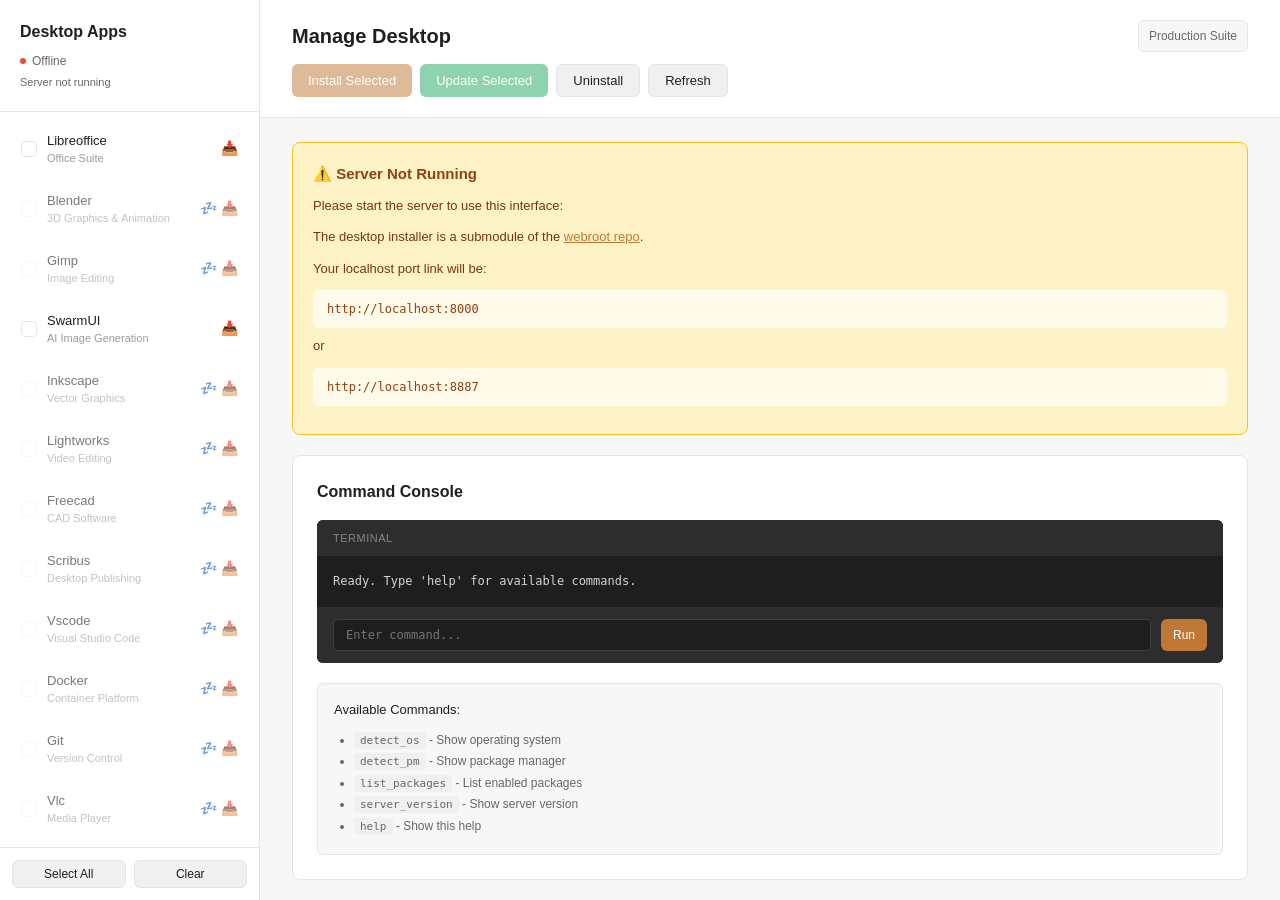
==== install/index.html @ 25c60bdb "Add github pull" ====
<!DOCTYPE html>
<html lang="en">
<head>
    <meta charset="UTF-8">
    <meta name="viewport" content="width=device-width, initial-scale=1.0">
    <title>Desktop Production Suite Installer</title>
    <style>
        * {
            margin: 0;
            padding: 0;
            box-sizing: border-box;
        }
        
        :root {
            --bg-primary: #ffffff;
            --bg-secondary: #f7f7f8;
            --bg-tertiary: #f0f0f1;
            --text-primary: #1f1f1f;
            --text-secondary: #676767;
            --text-tertiary: #9b9b9b;
            --border: #e5e5e6;
            --accent: #c17836;
            --accent-hover: #a96830;
            --success: #20a862;
            --warning: #f59e0b;
            --error: #e74c3c;
            --shadow: rgba(0, 0, 0, 0.05);
        }
        
        body {
            font-family: -apple-system, BlinkMacSystemFont, 'Segoe UI', 'Helvetica Neue', Arial, sans-serif;
            background: var(--bg-secondary);
            color: var(--text-primary);
            line-height: 1.5;
        }
        
        .app-container {
            display: flex;
            height: 100vh;
        }
        
        /* Left Navigation */
        .sidebar {
            width: 260px;
            background: var(--bg-primary);
            border-right: 1px solid var(--border);
            display: flex;
            flex-direction: column;
            flex-shrink: 0;
        }
        
        .sidebar-header {
            padding: 20px;
            border-bottom: 1px solid var(--border);
        }
        
        .sidebar-header h1 {
            font-size: 16px;
            font-weight: 600;
            color: var(--text-primary);
            margin-bottom: 4px;
        }
        
        .server-info {
            font-size: 12px;
            color: var(--text-secondary);
            display: flex;
            align-items: center;
            gap: 6px;
            margin-top: 8px;
        }
        
        .status-dot {
            width: 6px;
            height: 6px;
            border-radius: 50%;
            background: var(--success);
        }
        
        .status-dot.offline {
            background: var(--error);
        }
        
        .packages-list {
            flex: 1;
            overflow-y: auto;
            padding: 8px;
        }
        
        .package-item {
            padding: 10px 12px;
            border-radius: 6px;
            margin-bottom: 2px;
            cursor: pointer;
            transition: background 0.15s;
            display: flex;
            align-items: center;
            gap: 10px;
            border: 1px solid transparent;
        }
        
        .package-item:hover {
            background: var(--bg-tertiary);
        }
        
        .package-item.selected {
            background: var(--bg-tertiary);
            border-color: var(--border);
        }
        
        .package-item.disabled {
            opacity: 0.4;
            cursor: not-allowed;
        }
        
        .package-item.commented {
            opacity: 0.6;
        }
        
        .package-checkbox {
            width: 16px;
            height: 16px;
            border-radius: 4px;
            border: 1.5px solid var(--border);
            flex-shrink: 0;
            cursor: pointer;
            appearance: none;
            background: var(--bg-primary);
            position: relative;
        }
        
        .package-checkbox:checked {
            background: var(--accent);
            border-color: var(--accent);
        }
        
        .package-checkbox:checked::after {
            content: '✓';
            position: absolute;
            color: white;
            font-size: 11px;
            top: 50%;
            left: 50%;
            transform: translate(-50%, -50%);
        }
        
        .package-checkbox:disabled {
            cursor: not-allowed;
            opacity: 0.5;
        }
        
        .package-info {
            flex: 1;
            min-width: 0;
        }
        
        .package-name {
            font-size: 13px;
            font-weight: 500;
            color: var(--text-primary);
            white-space: nowrap;
            overflow: hidden;
            text-overflow: ellipsis;
        }
        
        .package-description {
            font-size: 11px;
            color: var(--text-tertiary);
            white-space: nowrap;
            overflow: hidden;
            text-overflow: ellipsis;
        }
        
        .package-status {
            display: flex;
            gap: 4px;
            align-items: center;
            flex-shrink: 0;
        }
        
        .status-icon {
            font-size: 14px;
        }
        
        .sidebar-footer {
            padding: 12px;
            border-top: 1px solid var(--border);
            display: flex;
            gap: 8px;
        }
        
        /* Main Content */
        .main-content {
            flex: 1;
            display: flex;
            flex-direction: column;
            overflow: hidden;
        }
        
        .main-header {
            background: var(--bg-primary);
            border-bottom: 1px solid var(--border);
            padding: 20px 32px;
        }
        
        .main-header h2 {
            font-size: 20px;
            font-weight: 600;
            color: var(--text-primary);
            margin-bottom: 12px;
        }
        
        .action-bar {
            display: flex;
            gap: 8px;
            flex-wrap: wrap;
        }
        
        button {
            padding: 8px 16px;
            border: none;
            border-radius: 6px;
            font-size: 13px;
            font-weight: 500;
            cursor: pointer;
            transition: all 0.15s;
            font-family: inherit;
        }
        
        button:hover {
            transform: translateY(-1px);
        }
        
        button:active {
            transform: translateY(0);
        }
        
        button:disabled {
            opacity: 0.5;
            cursor: not-allowed;
            transform: none !important;
        }
        
        .btn-primary {
            background: var(--accent);
            color: white;
        }
        
        .btn-primary:hover {
            background: var(--accent-hover);
        }
        
        .btn-secondary {
            background: var(--bg-tertiary);
            color: var(--text-primary);
            border: 1px solid var(--border);
        }
        
        .btn-secondary:hover {
            background: var(--border);
        }
        
        .btn-success {
            background: var(--success);
            color: white;
        }
        
        .btn-success:hover {
            background: #1a8c52;
        }
        
        .btn-small {
            padding: 6px 12px;
            font-size: 12px;
        }
        
        .content-area {
            flex: 1;
            overflow-y: auto;
            padding: 24px 32px;
        }
        
        .card {
            background: var(--bg-primary);
            border: 1px solid var(--border);
            border-radius: 8px;
            padding: 24px;
            margin-bottom: 20px;
        }
        
        .card h3 {
            font-size: 16px;
            font-weight: 600;
            color: var(--text-primary);
            margin-bottom: 16px;
        }
        
        /* Console */
        .console {
            background: #1e1e1e;
            border-radius: 6px;
            overflow: hidden;
            margin-bottom: 20px;
        }
        
        .console-header {
            padding: 10px 16px;
            background: #2d2d2d;
            font-size: 11px;
            color: #858585;
            font-weight: 500;
            letter-spacing: 0.5px;
        }
        
        .console-output {
            padding: 16px;
            max-height: 200px;
            overflow-y: auto;
            font-family: 'SF Mono', Monaco, 'Cascadia Code', 'Roboto Mono', Consolas, monospace;
            font-size: 12px;
            color: #d4d4d4;
            line-height: 1.6;
            white-space: pre-wrap;
            word-wrap: break-word;
        }
        
        .console-input {
            padding: 12px 16px;
            background: #2d2d2d;
            display: flex;
            gap: 10px;
        }
        
        .console-input input {
            flex: 1;
            background: #1e1e1e;
            border: 1px solid #3e3e3e;
            border-radius: 4px;
            padding: 8px 12px;
            color: #d4d4d4;
            font-family: 'SF Mono', Monaco, monospace;
            font-size: 12px;
        }
        
        .console-input input:focus {
            outline: none;
            border-color: var(--accent);
        }
        
        /* LLM Panel */
        .llm-textarea {
            width: 100%;
            min-height: 120px;
            padding: 12px;
            border: 1px solid var(--border);
            border-radius: 6px;
            font-family: inherit;
            font-size: 13px;
            resize: vertical;
            color: var(--text-primary);
            background: var(--bg-primary);
            line-height: 1.5;
        }
        
        .llm-textarea:focus {
            outline: none;
            border-color: var(--accent);
        }
        
        .llm-textarea::placeholder {
            color: var(--text-tertiary);
        }
        
        .llm-response {
            background: var(--bg-secondary);
            padding: 16px;
            border-radius: 6px;
            margin-top: 12px;
            max-height: 400px;
            overflow-y: auto;
            font-size: 13px;
            line-height: 1.6;
            white-space: pre-wrap;
        }
        
        .vibe-examples {
            margin-top: 16px;
        }
        
        .vibe-examples h4 {
            font-size: 13px;
            color: var(--text-secondary);
            margin-bottom: 10px;
            font-weight: 500;
        }
        
        .vibe-example {
            background: var(--bg-secondary);
            padding: 10px 12px;
            border-radius: 6px;
            margin-bottom: 8px;
            font-size: 12px;
            cursor: pointer;
            transition: background 0.15s;
            border: 1px solid transparent;
        }
        
        .vibe-example:hover {
            background: var(--bg-tertiary);
            border-color: var(--border);
        }
        
        .help-section {
            background: var(--bg-secondary);
            border: 1px solid var(--border);
            padding: 16px;
            border-radius: 6px;
            margin-top: 16px;
        }
        
        .help-section h4 {
            font-size: 13px;
            color: var(--text-primary);
            margin-bottom: 10px;
            font-weight: 500;
        }
        
        .help-section ul {
            margin-left: 20px;
            font-size: 12px;
            color: var(--text-secondary);
            line-height: 1.8;
        }
        
        .help-section code {
            background: var(--bg-tertiary);
            padding: 2px 6px;
            border-radius: 3px;
            font-size: 11px;
            font-family: monospace;
        }
        
        /* AI Provider Select */
        .ai-provider-select {
            padding: 8px 12px;
            border: 1px solid var(--border);
            border-radius: 6px;
            font-size: 13px;
            font-weight: 500;
            background: var(--bg-primary);
            color: var(--text-primary);
            cursor: pointer;
            font-family: inherit;
            min-width: 120px;
        }
        
        .ai-provider-select:focus {
            outline: none;
            border-color: var(--accent);
        }
        
        .ai-provider-select option:disabled {
            color: var(--text-tertiary);
        }
        
        /* Progress Indicator */
        .progress-indicator {
            position: relative;
            max-width: 250px;
        }
        
        .progress-compact {
            font-size: 12px;
            color: var(--text-secondary);
            cursor: pointer;
            padding: 6px 10px;
            border-radius: 6px;
            background: var(--bg-secondary);
            border: 1px solid var(--border);
            white-space: nowrap;
            overflow: hidden;
            text-overflow: ellipsis;
            transition: all 0.2s;
            display: flex;
            align-items: center;
            gap: 6px;
        }
        
        .progress-compact:hover {
            background: var(--bg-tertiary);
            border-color: var(--text-tertiary);
        }
        
        .progress-compact.has-activity {
            border-color: var(--accent);
            background: #fef3e7;
            color: var(--accent);
        }
        
        .progress-expanded {
            position: absolute;
            top: 100%;
            right: 0;
            margin-top: 8px;
            background: var(--bg-primary);
            border: 1px solid var(--border);
            border-radius: 8px;
            padding: 12px;
            box-shadow: 0 4px 12px rgba(0,0,0,0.1);
            min-width: 300px;
            max-width: 400px;
            z-index: 100;
            display: none;
        }
        
        .progress-expanded.show {
            display: block;
        }
        
        .progress-header {
            display: flex;
            justify-content: space-between;
            align-items: center;
            margin-bottom: 12px;
            padding-bottom: 8px;
            border-bottom: 1px solid var(--border);
        }
        
        .progress-header h4 {
            font-size: 13px;
            font-weight: 600;
            color: var(--text-primary);
        }
        
        .progress-close {
            background: none;
            border: none;
            color: var(--text-secondary);
            cursor: pointer;
            font-size: 18px;
            padding: 0;
            width: 24px;
            height: 24px;
            display: flex;
            align-items: center;
            justify-content: center;
            border-radius: 4px;
        }
        
        .progress-close:hover {
            background: var(--bg-tertiary);
            color: var(--text-primary);
            transform: none;
        }
        
        .progress-steps {
            max-height: 200px;
            overflow-y: auto;
        }
        
        .progress-step {
            font-size: 12px;
            padding: 6px 0;
            color: var(--text-secondary);
            display: flex;
            align-items: flex-start;
            gap: 8px;
        }
        
        .progress-step.active {
            color: var(--accent);
            font-weight: 500;
        }
        
        .progress-step.complete {
            color: var(--success);
        }
        
        .progress-step-icon {
            flex-shrink: 0;
            width: 16px;
            text-align: center;
        }
        
        .progress-step-text {
            flex: 1;
            line-height: 1.4;
        }
        
        /* Modal */
        .modal-overlay {
            display: none;
            position: fixed;
            top: 0;
            left: 0;
            right: 0;
            bottom: 0;
            background: rgba(0, 0, 0, 0.4);
            z-index: 1000;
            align-items: center;
            justify-content: center;
        }
        
        .modal-overlay.show {
            display: flex;
        }
        
        .modal-content {
            background: var(--bg-primary);
            padding: 32px;
            border-radius: 12px;
            max-width: 480px;
            width: 90%;
            box-shadow: 0 20px 25px -5px rgba(0, 0, 0, 0.1);
        }
        
        .modal-content h3 {
            font-size: 18px;
            font-weight: 600;
            margin-bottom: 12px;
            color: var(--text-primary);
        }
        
        .modal-content p {
            font-size: 14px;
            color: var(--text-secondary);
            margin-bottom: 24px;
        }
        
        .modal-actions {
            display: flex;
            flex-direction: column;
            gap: 10px;
        }
        
        .modal-actions button {
            width: 100%;
            padding: 12px;
        }
        
        /* Server Offline Alert */
        .alert {
            background: #fef3c7;
            border: 1px solid #fbbf24;
            padding: 20px;
            border-radius: 8px;
            margin-bottom: 20px;
        }
        
        .alert h3 {
            font-size: 15px;
            color: #92400e;
            margin-bottom: 10px;
            font-weight: 600;
        }
        
        .alert p {
            font-size: 13px;
            color: #78350f;
            margin-bottom: 12px;
        }
        
        .alert code {
            background: #fffbeb;
            padding: 10px 14px;
            border-radius: 6px;
            display: block;
            margin: 8px 0;
            font-family: monospace;
            font-size: 12px;
            color: #92400e;
        }
        
        .alert a {
            color: var(--accent);
            text-decoration: underline;
            font-weight: 500;
        }
        
        .alert a:hover {
            color: var(--accent-hover);
        }
        
        .loading-spinner {
            display: inline-block;
            width: 14px;
            height: 14px;
            border: 2px solid var(--bg-tertiary);
            border-top-color: var(--accent);
            border-radius: 50%;
            animation: spin 0.8s linear infinite;
        }
        
        @keyframes spin {
            to { transform: rotate(360deg); }
        }
        
        /* Scrollbar */
        ::-webkit-scrollbar {
            width: 8px;
            height: 8px;
        }
        
        ::-webkit-scrollbar-track {
            background: transparent;
        }
        
        ::-webkit-scrollbar-thumb {
            background: var(--border);
            border-radius: 4px;
        }
        
        ::-webkit-scrollbar-thumb:hover {
            background: var(--text-tertiary);
        }
        
        /* Responsive */
        @media (max-width: 768px) {
            .sidebar {
                width: 220px;
            }
            
            .content-area {
                padding: 16px;
            }
            
            .main-header {
                padding: 16px;
            }
        }
    </style>
</head>
<body>
    <div class="app-container">
        <!-- Left Sidebar -->
        <div class="sidebar">
            <div class="sidebar-header">
                <h1>Desktop Apps</h1>
                <div class="server-info">
                    <span class="status-dot" id="serverStatusDot"></span>
                    <span id="serverVersion">--</span>
                </div>
                <div class="server-info" style="margin-top: 4px;">
                    <span style="font-size: 11px;" id="osInfo">Loading...</span>
                </div>
            </div>
            
            <div class="packages-list" id="packagesList">
                <div style="padding: 20px; text-align: center; color: var(--text-tertiary); font-size: 12px;">
                    <div class="loading-spinner" style="width: 20px; height: 20px; border-width: 3px;"></div>
                    <div style="margin-top: 10px;">Loading apps...</div>
                </div>
            </div>
            
            <div class="sidebar-footer">
                <button class="btn-secondary btn-small" onclick="selectAll()" style="flex: 1;">Select All</button>
                <button class="btn-secondary btn-small" onclick="deselectAll()" style="flex: 1;">Clear</button>
            </div>
        </div>
        
        <!-- Main Content -->
        <div class="main-content">
            <div class="main-header">
                <div style="display: flex; justify-content: space-between; align-items: center; margin-bottom: 12px;">
                    <h2 style="margin-bottom: 0;">Manage Desktop</h2>
                    <div class="progress-indicator">
                        <div class="progress-compact" id="progressCompact" onclick="toggleProgress()">
                            <span id="progressText">Production Suite</span>
                        </div>
                        <div class="progress-expanded" id="progressExpanded">
                            <div class="progress-header">
                                <h4>Activity</h4>
                                <button class="progress-close" onclick="toggleProgress()">×</button>
                            </div>
                            <div class="progress-steps" id="progressSteps">
                                <div class="progress-step">
                                    <span class="progress-step-icon">✓</span>
                                    <span class="progress-step-text">Ready</span>
                                </div>
                            </div>
                        </div>
                    </div>
                </div>
                <div class="action-bar">
                    <button class="btn-primary" onclick="installSelected()">Install Selected</button>
                    <button class="btn-success" id="updateBtn" onclick="showUpdateModal()" disabled>Update Selected</button>
                    <button class="btn-secondary" onclick="showUninstallModal()">Uninstall</button>
                    <button class="btn-secondary" onclick="refreshPackages()">Refresh</button>
                </div>
            </div>
            
            <div class="content-area">
                <div id="serverOffline" class="alert" style="display: none;">
                    <h3>⚠️ Server Not Running</h3>
                    <p>Please start the server to use this interface:</p>
                    <div id="startCommands"></div>
                </div>
                
                <div class="card">
                    <h3>Command Console</h3>
                    <div class="console">
                        <div class="console-header">TERMINAL</div>
                        <div class="console-output" id="consoleOutput">Ready. Type 'help' for available commands.</div>
                        <div class="console-input">
                            <input type="text" id="commandInput" placeholder="Enter command..." onkeypress="handleCommandKey(event)">
                            <button class="btn-primary btn-small" onclick="executeCommand()">Run</button>
                        </div>
                    </div>
                    
                    <div class="help-section">
                        <h4>Available Commands:</h4>
                        <ul>
                            <li><code>detect_os</code> - Show operating system</li>
                            <li><code>detect_pm</code> - Show package manager</li>
                            <li><code>list_packages</code> - List enabled packages</li>
                            <li><code>server_version</code> - Show server version</li>
                            <li><code>help</code> - Show this help</li>
                        </ul>
                    </div>
                </div>
                
                <div class="card">
                    <h3>AI Assistant</h3>
                    <textarea class="llm-textarea" id="llmPrompt" placeholder="Ask the AI to generate code modifications...

Examples:
• Add support for snap packages on Linux
• Create a backup feature before updates
• Add dark mode to the UI
• Generate a progress indicator for installations"></textarea>
                    <div style="display: flex; gap: 8px; margin-top: 12px;">
                        <select id="aiProvider" class="ai-provider-select">
                            <option value="claude">Claude</option>
                            <option value="gemini">Gemini</option>
                            <option value="openai">OpenAI</option>
                        </select>
                        <button class="btn-primary" onclick="sendToLLM()">Send to AI</button>
                    </div>
                    <div id="llmResponse" style="display: none;"></div>
                    
                    <div class="vibe-examples">
                        <h4>Quick Examples:</h4>
                        <div class="vibe-example" onclick="useVibeExample(this)">
                            Add support for Snap packages on Linux with automatic detection
                        </div>
                        <div class="vibe-example" onclick="useVibeExample(this)">
                            Create a backup/restore feature for installed packages
                        </div>
                        <div class="vibe-example" onclick="useVibeExample(this)">
                            Add real-time installation progress with percentage
                        </div>
                        <div class="vibe-example" onclick="useVibeExample(this)">
                            Implement package dependency checking before installation
                        </div>
                    </div>
                </div>
                
                <div class="card" style="background: var(--bg-secondary); border: none; padding: 16px;">
                    <div style="font-size: 12px; color: var(--text-secondary); display: flex; align-items: center; gap: 8px;">
                        <span style="font-size: 14px;">💤</span>
                        <span>Commented out in the desktop.conf file</span>
                    </div>
                </div>
            </div>
        </div>
    </div>
    
    <!-- Update Modal -->
    <div class="modal-overlay" id="updateModal">
        <div class="modal-content">
            <h3>Update Selected Apps</h3>
            <p>Updates are available for some selected apps. How would you like to proceed?</p>
            <div class="modal-actions">
                <button class="btn-success" onclick="updateAll()">Update All Selected</button>
                <button class="btn-primary" onclick="selectUpdates()">Select Apps with Updates</button>
                <button class="btn-secondary" onclick="closeUpdateModal()">Cancel</button>
            </div>
        </div>
    </div>
    
    <!-- Uninstall Modal -->
    <div class="modal-overlay" id="uninstallModal">
        <div class="modal-content">
            <h3>Uninstall Apps</h3>
            <p>The following apps will be uninstalled:</p>
            <div id="uninstallList" style="background: var(--bg-secondary); padding: 12px; border-radius: 6px; margin: 12px 0; max-height: 200px; overflow-y: auto;">
            </div>
            <div style="display: flex; gap: 10px; margin-top: 24px;">
                <button class="btn-primary" onclick="confirmUninstall()" style="background: var(--error); flex: 1;">Confirm Uninstall</button>
                <button class="btn-secondary" onclick="closeUninstallModal()" style="flex: 1;">Cancel</button>
            </div>
        </div>
    </div>
    
    <script>
        let packagesData = [];
        let serverOnline = false;
        let progressSteps = [];
        let progressExpanded = false;
        
        // Progress tracking
        function addProgress(text, status = 'active') {
            const step = { text, status, timestamp: new Date() };
            progressSteps.push(step);
            updateProgressDisplay();
        }
        
        function completeProgress(text) {
            const step = progressSteps.find(s => s.text === text && s.status === 'active');
            if (step) {
                step.status = 'complete';
                updateProgressDisplay();
            }
        }
        
        function updateProgressDisplay() {
            const compactEl = document.getElementById('progressCompact');
            const stepsEl = document.getElementById('progressSteps');
            const textEl = document.getElementById('progressText');
            
            // Get latest active step
            const activeSteps = progressSteps.filter(s => s.status === 'active');
            const latestActive = activeSteps[activeSteps.length - 1];
            
            if (latestActive) {
                // Show current active step
                textEl.textContent = latestActive.text;
                compactEl.classList.add('has-activity');
            } else if (progressSteps.length > 0) {
                // All steps complete - check if all are complete
                const allComplete = progressSteps.every(s => s.status === 'complete');
                if (allComplete) {
                    // Return to "Production Suite"
                    textEl.textContent = 'Production Suite';
                    compactEl.classList.remove('has-activity');
                } else {
                    // Show most recent step
                    const lastStep = progressSteps[progressSteps.length - 1];
                    textEl.textContent = lastStep.text;
                    compactEl.classList.remove('has-activity');
                }
            } else {
                textEl.textContent = 'Production Suite';
                compactEl.classList.remove('has-activity');
            }
            
            // Update expanded view - show all steps, don't clear
            if (progressSteps.length === 0) {
                stepsEl.innerHTML = '<div class="progress-step"><span class="progress-step-icon">✓</span><span class="progress-step-text">Ready</span></div>';
            } else {
                stepsEl.innerHTML = progressSteps.slice(-10).reverse().map(step => {
                    const icon = step.status === 'complete' ? '✓' : step.status === 'active' ? '⟳' : '○';
                    const className = `progress-step ${step.status}`;
                    return `<div class="${className}"><span class="progress-step-icon">${icon}</span><span class="progress-step-text">${step.text}</span></div>`;
                }).join('');
            }
        }
        
        function toggleProgress() {
            progressExpanded = !progressExpanded;
            const expandedEl = document.getElementById('progressExpanded');
            if (progressExpanded) {
                expandedEl.classList.add('show');
            } else {
                expandedEl.classList.remove('show');
            }
        }
        
        // Detect available AI providers from server
        async function detectAIProviders() {
            try {
                const response = await fetch('/api/status');
                const data = await response.json();
                
                const select = document.getElementById('aiProvider');
                const options = select.querySelectorAll('option');
                
                // Disable all options first
                options.forEach(opt => opt.disabled = true);
                
                // Enable Claude if available
                if (data.llm_available) {
                    const claudeOption = select.querySelector('option[value="claude"]');
                    if (claudeOption) {
                        claudeOption.disabled = false;
                        select.value = 'claude';  // Select it
                    }
                }
                
                // TODO: Add detection for Gemini and OpenAI when server supports them
                // For now they remain disabled
                
                // If no options are enabled, disable the select itself
                const hasEnabledOption = Array.from(options).some(opt => !opt.disabled);
                if (!hasEnabledOption) {
                    select.disabled = true;
                    select.innerHTML = '<option>No AI available</option>';
                }
                
            } catch (error) {
                logTime('⚠️ Could not detect AI providers');
                // Disable dropdown if server is offline
                const select = document.getElementById('aiProvider');
                select.disabled = true;
                select.innerHTML = '<option>Server offline</option>';
            }
        }
        
        // Logging with timestamps
        function logTime(message, data = null) {
            const timestamp = new Date().toISOString();
            const timeFromStart = performance.now().toFixed(2);
            console.log(`[${timestamp}] [+${timeFromStart}ms] ${message}`, data || '');
        }
        
        logTime('🚀 Page loaded, starting initialization');
        
        // Initialize - show apps from packages.conf immediately
        async function init() {
            logTime('📋 Starting init()');
            addProgress('Loading apps...');
            
            // First, parse desktop.conf directly to show list instantly
            await loadPackagesFromConfig();
            completeProgress('Loading apps...');
            
            // Then check server status
            addProgress('Checking server...');
            await checkServerStatus();
            completeProgress('Checking server...');
            
            // Detect available AI providers
            if (serverOnline) {
                await detectAIProviders();
            }
            
            // Finally, if server is online, fetch detailed status
            if (serverOnline) {
                addProgress('Fetching app details...');
                await fetchPackageStatus();
                completeProgress('Fetching app details...');
            }
            
            logTime('✅ Initialization complete');
        }
        
        // Load apps from desktop.conf INSTANTLY (no API call needed initially)
        async function loadPackagesFromConfig() {
            logTime('🔍 Loading apps from config...');
            const startTime = performance.now();
            
            try {
                // Try to fetch desktop.conf directly with relative path
                const response = await fetch('./desktop.conf');
                
                if (!response.ok) {
                    throw new Error(`HTTP ${response.status}`);
                }
                
                const text = await response.text();
                
                logTime(`📄 Fetched desktop.conf (${(performance.now() - startTime).toFixed(2)}ms)`);
                
                // Parse the config file
                const lines = text.split('\n');
                const apps = [];
                
                for (const line of lines) {
                    const trimmed = line.trim();
                    
                    // Skip empty lines and comments
                    if (!trimmed || trimmed.startsWith('##')) continue;
                    
                    const isCommented = trimmed.startsWith('#');
                    const cleanLine = isCommented ? trimmed.substring(1).trim() : trimmed;
                    
                    // Split on # to get name and description
                    const parts = cleanLine.split('#');
                    const name = parts[0].trim();
                    const description = parts.length > 1 ? parts[1].trim() : '';
                    
                    if (name) {
                        apps.push({
                            name: name,
                            description: description,
                            enabled: !isCommented,
                            statusLoading: true,
                            installed: false,
                            version: null,
                            update_available: false
                        });
                    }
                }
                
                packagesData = apps;
                logTime(`✨ Parsed ${apps.length} apps, displaying immediately (${(performance.now() - startTime).toFixed(2)}ms total)`);
                displayPackages();
                
            } catch (error) {
                logTime('⚠️ Could not load desktop.conf directly, falling back to API', error.message);
                // Fallback to API method
                await loadPackagesFromAPI();
            }
        }
        
        // Fallback: Load package list from API
        async function loadPackagesFromAPI() {
            logTime('🔄 Fetching apps from API...');
            const startTime = performance.now();
            
            try {
                const response = await fetch('/api/packages');
                const data = await response.json();
                
                logTime(`📦 Received API response (${(performance.now() - startTime).toFixed(2)}ms)`, data);
                
                packagesData = data.packages.map(pkg => ({
                    ...pkg,
                    statusLoading: true
                }));
                
                displayPackages();
                logTime(`✨ Displayed ${packagesData.length} apps from API`);
                
            } catch (error) {
                logTime('❌ Error loading app list from API', error);
                console.error('Error loading app list:', error);
            }
        }
        
        // Fetch full app status (called after initial display)
        async function fetchPackageStatus() {
            logTime('🔍 Fetching detailed app status...');
            const startTime = performance.now();
            
            try {
                // Use /api/packages which returns cached data instantly
                // instead of /api/refresh which re-checks everything
                const response = await fetch('/api/packages');
                const data = await response.json();
                
                logTime(`📊 Received status data (${(performance.now() - startTime).toFixed(2)}ms)`);
                
                if (data.packages) {
                    // Merge the status data with our existing packages
                    packagesData = packagesData.map(pkg => {
                        const serverData = data.packages.find(p => p.name === pkg.name);
                        if (serverData) {
                            return {
                                ...pkg,
                                ...serverData,
                                statusLoading: false
                            };
                        }
                        return { ...pkg, statusLoading: false };
                    });
                    
                    displayPackages();
                    logTime(`✅ Updated ${packagesData.length} app statuses`);
                }
            } catch (error) {
                logTime('⚠️ Error fetching app status', error);
                console.error('Error fetching app status:', error);
                appendToConsole('Error fetching app status: ' + error.message);
                
                // Mark all as not loading even if error
                packagesData = packagesData.map(pkg => ({ ...pkg, statusLoading: false }));
                displayPackages();
            }
        }
        
        // Check server status
        async function checkServerStatus() {
            logTime('🔌 Checking server status...');
            const startTime = performance.now();
            
            try {
                const response = await fetch('/api/status');
                const data = await response.json();
                
                logTime(`✅ Server online (${(performance.now() - startTime).toFixed(2)}ms)`, data);
                
                serverOnline = true;
                document.getElementById('serverStatusDot').className = 'status-dot';
                document.getElementById('serverVersion').textContent = `v${data.version}`;
                document.getElementById('osInfo').textContent = `${data.os} • ${data.package_manager}`;
                document.getElementById('serverOffline').style.display = 'none';
            } catch (error) {
                logTime(`❌ Server offline (${(performance.now() - startTime).toFixed(2)}ms)`, error);
                
                serverOnline = false;
                document.getElementById('serverStatusDot').className = 'status-dot offline';
                document.getElementById('serverVersion').textContent = 'Offline';
                document.getElementById('osInfo').textContent = 'Server not running';
                showServerOffline();
                
                // Hide all loading spinners immediately when server is offline
                packagesData = packagesData.map(pkg => ({ ...pkg, statusLoading: false }));
                displayPackages();
            }
        }
        
        // Show server offline message
        function showServerOffline() {
            const offlineDiv = document.getElementById('serverOffline');
            const commandsDiv = document.getElementById('startCommands');
            
            // Check if we're on localhost
            const isLocalhost = window.location.hostname === 'localhost' || 
                               window.location.hostname === '127.0.0.1' ||
                               window.location.hostname === '';
            
            if (!isLocalhost) {
                // Not on localhost - show webroot setup instructions
                offlineDiv.querySelector('h3').textContent = '⚠️ Server Not Running';
                commandsDiv.innerHTML = `
                    <p style="margin-bottom: 12px;">The desktop installer is a submodule of the <a href="https://dreamstudio.com/webroot" target="_blank" style="color: var(--accent); text-decoration: underline;">webroot repo</a>.</p>
                    <p>Your localhost port link will be:</p>
                    <code style="margin-top: 8px;">http://localhost:8000</code>
                    <p style="margin-top: 8px;">or</p>
                    <code>http://localhost:8887</code>
                `;
            } else {
                // On localhost - show activation commands
                offlineDiv.querySelector('h3').textContent = '⚠️ Activate your server';
                
                const userAgent = navigator.userAgent.toLowerCase();
                let commands = '';
                
                if (userAgent.includes('mac') || userAgent.includes('darwin')) {
                    commands = '<code>cd desktop/install<br>chmod +x quickstart.sh<br>./quickstart.sh</code>';
                } else if (userAgent.includes('win')) {
                    commands = '<code>cd desktop\\install<br>quickstart.sh</code>';
                } else {
                    // Linux
                    commands = '<code>cd desktop/install<br>chmod +x quickstart.sh<br>./quickstart.sh</code>';
                }
                
                commandsDiv.innerHTML = commands;
            }
            
            offlineDiv.style.display = 'block';
        }
        
        // Display apps
        function displayPackages() {
            logTime('🎨 Displaying apps in UI');
            const listDiv = document.getElementById('packagesList');
            
            if (packagesData.length === 0) {
                listDiv.innerHTML = '<div style="padding: 20px; text-align: center; color: var(--text-tertiary); font-size: 12px;">No apps found</div>';
                return;
            }
            
            listDiv.innerHTML = packagesData.map(pkg => createPackageHTML(pkg)).join('');
            logTime(`✅ Displayed ${packagesData.length} apps in sidebar`);
            
            // Update button states after rendering
            updateButtonStates();
        }
        
        // Format package name for display
        function formatPackageName(name) {
            // If it's a GitHub package, extract just the repo name
            if (name.startsWith('github:')) {
                const parts = name.split('/');
                name = parts[parts.length - 1]; // Get last part (repo name)
            }
            
            // Capitalize first letter
            return name.charAt(0).toUpperCase() + name.slice(1);
        }
        
        // Create app HTML
        function createPackageHTML(pkg) {
            const isCommented = !pkg.enabled;
            const isInstalled = pkg.installed;
            const hasUpdate = pkg.update_available;
            const loading = pkg.statusLoading;
            
            // Format the display name
            const displayName = formatPackageName(pkg.name);
            
            // Status icons
            let statusIcons = '';
            if (loading) {
                statusIcons = '<span class="loading-spinner"></span>';
            } else {
                if (isCommented) {
                    statusIcons += '<span class="status-icon" title="Commented out">💤</span>';
                }
                if (!isInstalled) {
                    statusIcons += '<span class="status-icon" title="Not installed">📥</span>';
                }
                if (isInstalled && !hasUpdate) {
                    statusIcons += '<span class="status-icon" title="Installed">✓</span>';
                }
                if (hasUpdate) {
                    statusIcons += '<span class="status-icon" title="Update available">🔄</span>';
                }
            }
            
            return `
                <div class="package-item ${isCommented ? 'commented' : ''}" onclick="togglePackage('${pkg.name}')">
                    <input type="checkbox" class="package-checkbox" 
                           id="pkg-${pkg.name}" 
                           ${isCommented ? 'disabled' : ''}
                           onchange="updateButtonStates()"
                           onclick="event.stopPropagation()">
                    <div class="package-info">
                        <div class="package-name">${displayName}</div>
                        ${pkg.description ? `<div class="package-description">${pkg.description}</div>` : ''}
                        ${!loading && pkg.version && pkg.version !== 'unknown' ? `<div class="package-description">v${pkg.version}</div>` : ''}
                    </div>
                    <div class="package-status">
                        ${statusIcons}
                    </div>
                </div>
            `;
        }
        
        // Toggle app selection
        function togglePackage(name) {
            const checkbox = document.getElementById(`pkg-${name}`);
            if (checkbox && !checkbox.disabled) {
                checkbox.checked = !checkbox.checked;
                updateButtonStates();
            }
        }
        
        // Update button states based on selection
        function updateButtonStates() {
            const selected = getSelectedPackages();
            
            // Get selected apps that are installed
            const selectedInstalled = packagesData.filter(pkg => {
                const checkbox = document.getElementById(`pkg-${pkg.name}`);
                return checkbox && checkbox.checked && pkg.installed;
            });
            
            // Get selected apps that are NOT installed
            const selectedNotInstalled = packagesData.filter(pkg => {
                const checkbox = document.getElementById(`pkg-${pkg.name}`);
                return checkbox && checkbox.checked && !pkg.installed;
            });
            
            const updateBtn = document.getElementById('updateBtn');
            const installBtn = document.querySelector('.btn-primary[onclick="installSelected()"]');
            
            // Enable Install Selected only if there are apps selected that are NOT installed
            if (installBtn) {
                if (selectedNotInstalled.length > 0) {
                    installBtn.disabled = false;
                } else {
                    installBtn.disabled = true;
                }
            }
            
            // Enable Update Selected button if ANY selected apps are installed
            if (selectedInstalled.length > 0) {
                updateBtn.disabled = false;
            } else {
                updateBtn.disabled = true;
            }
        }
        
        // Get selected apps
        function getSelectedPackages() {
            return packagesData
                .filter(pkg => {
                    const checkbox = document.getElementById(`pkg-${pkg.name}`);
                    return checkbox && checkbox.checked;
                })
                .map(pkg => pkg.name);
        }
        
        // Install selected
        async function installSelected() {
            const selected = getSelectedPackages();
            
            if (selected.length === 0) {
                appendToConsole('No apps selected');
                return;
            }
            
            logTime(`🔧 Installing ${selected.length} app(s)`, selected);
            addProgress(`Installing ${selected.length} app(s)...`);
            appendToConsole(`Installing ${selected.length} app(s)...`);
            
            try {
                const response = await fetch('/api/install', {
                    method: 'POST',
                    headers: { 'Content-Type': 'application/json' },
                    body: JSON.stringify({ packages: selected })
                });
                
                const data = await response.json();
                
                if (data.success) {
                    completeProgress(`Installing ${selected.length} app(s)...`);
                    appendToConsole('Installation completed!');
                    
                    for (const [pkg, success] of Object.entries(data.results)) {
                        const displayName = formatPackageName(pkg);
                        if (success) {
                            appendToConsole(`  ${displayName}: ✓ Success`);
                        } else {
                            appendToConsole(`  ${displayName}: ✗ Failed`);
                            // Show error details if available
                            if (data.errors && data.errors[pkg]) {
                                appendToConsole(`    Error: ${data.errors[pkg]}`);
                            }
                        }
                    }
                    
                    await refreshPackages();
                } else {
                    completeProgress(`Installing ${selected.length} app(s)...`);
                    appendToConsole('Installation failed: ' + data.error);
                }
            } catch (error) {
                completeProgress(`Installing ${selected.length} app(s)...`);
                appendToConsole('Error: ' + error.message);
            }
        }
        
        // Show update modal
        function showUpdateModal() {
            const hasUpdates = packagesData.some(pkg => pkg.update_available);
            
            if (!hasUpdates) {
                appendToConsole('No updates available');
                return;
            }
            
            document.getElementById('updateModal').classList.add('show');
        }
        
        // Close update modal
        function closeUpdateModal() {
            document.getElementById('updateModal').classList.remove('show');
        }
        
        // Update all
        async function updateAll() {
            closeUpdateModal();
            logTime('🔄 Updating all apps');
            addProgress('Updating all apps...');
            appendToConsole('Updating all apps...');
            
            try {
                const response = await fetch('/api/update', {
                    method: 'POST',
                    headers: { 'Content-Type': 'application/json' },
                    body: JSON.stringify({ mode: 'all' })
                });
                
                const data = await response.json();
                
                if (data.success) {
                    completeProgress('Updating all apps...');
                    appendToConsole('Updates completed!');
                    for (const [pkg, success] of Object.entries(data.results)) {
                        appendToConsole(`  ${pkg}: ${success ? '✓ Updated' : '✗ Failed'}`);
                    }
                    await refreshPackages();
                } else {
                    completeProgress('Updating all apps...');
                    appendToConsole('Update failed: ' + data.error);
                }
            } catch (error) {
                completeProgress('Updating all apps...');
                appendToConsole('Error: ' + error.message);
            }
        }
        
        // Select updates
        function selectUpdates() {
            closeUpdateModal();
            
            packagesData.forEach(pkg => {
                if (pkg.update_available) {
                    const checkbox = document.getElementById(`pkg-${pkg.name}`);
                    if (checkbox) checkbox.checked = true;
                }
            });
            
            appendToConsole('Apps with updates selected. Click "Install Selected" to update.');
        }
        
        // Show uninstall modal
        function showUninstallModal() {
            const selected = getSelectedPackages();
            const selectedInstalled = packagesData.filter(pkg => {
                const checkbox = document.getElementById(`pkg-${pkg.name}`);
                return checkbox && checkbox.checked && pkg.installed;
            });
            
            if (selectedInstalled.length === 0) {
                appendToConsole('No installed apps selected');
                return;
            }
            
            // Populate the uninstall list
            const listDiv = document.getElementById('uninstallList');
            listDiv.innerHTML = selectedInstalled.map(pkg => {
                const displayName = formatPackageName(pkg.name);
                return `
                    <div style="padding: 6px 0; border-bottom: 1px solid var(--border); font-size: 13px;">
                        <strong>${displayName}</strong>
                        ${pkg.description ? `<span style="color: var(--text-secondary); margin-left: 8px;">- ${pkg.description}</span>` : ''}
                    </div>
                `;
            }).join('');
            
            document.getElementById('uninstallModal').classList.add('show');
        }
        
        // Close uninstall modal
        function closeUninstallModal() {
            document.getElementById('uninstallModal').classList.remove('show');
        }
        
        // Confirm uninstall
        async function confirmUninstall() {
            closeUninstallModal();
            
            const selectedInstalled = packagesData.filter(pkg => {
                const checkbox = document.getElementById(`pkg-${pkg.name}`);
                return checkbox && checkbox.checked && pkg.installed;
            });
            
            const packageNames = selectedInstalled.map(pkg => pkg.name);
            
            logTime(`🗑️ Uninstalling ${packageNames.length} app(s)`, packageNames);
            addProgress(`Uninstalling ${packageNames.length} app(s)...`);
            appendToConsole(`Uninstalling ${packageNames.length} app(s)...`);
            
            try {
                const response = await fetch('/api/uninstall', {
                    method: 'POST',
                    headers: { 'Content-Type': 'application/json' },
                    body: JSON.stringify({ packages: packageNames })
                });
                
                const data = await response.json();
                
                if (data.success) {
                    completeProgress(`Uninstalling ${packageNames.length} app(s)...`);
                    appendToConsole('Uninstall completed!');
                    for (const [pkg, success] of Object.entries(data.results)) {
                        appendToConsole(`  ${pkg}: ${success ? '✓ Uninstalled' : '✗ Failed'}`);
                    }
                    await refreshPackages();
                } else {
                    completeProgress(`Uninstalling ${packageNames.length} app(s)...`);
                    appendToConsole('Uninstall failed: ' + data.error);
                }
            } catch (error) {
                completeProgress(`Uninstalling ${packageNames.length} app(s)...`);
                appendToConsole('Error: ' + error.message);
            }
        }
        
        // Refresh apps
        async function refreshPackages() {
            logTime('🔄 Refreshing app list');
            addProgress('Refreshing apps...');
            appendToConsole('Refreshing app list...');
            
            // Show loading spinners
            packagesData = packagesData.map(pkg => ({ ...pkg, statusLoading: true }));
            displayPackages();
            
            const startTime = performance.now();
            
            try {
                const response = await fetch('/api/refresh', { method: 'POST' });
                const data = await response.json();
                
                const duration = (performance.now() - startTime).toFixed(2);
                
                if (data.success) {
                    packagesData = data.packages.map(pkg => ({
                        ...pkg,
                        statusLoading: false
                    }));
                    displayPackages();
                    updateButtonStates();
                    
                    if (data.cached) {
                        logTime(`✅ Used cached data (${data.cache_age}s old, ${duration}ms)`);
                        appendToConsole(`App list refreshed (used cache, ${data.cache_age}s old)`);
                        completeProgress('Refreshing apps...');
                    } else {
                        logTime(`✅ Refreshed from system (${duration}ms)`);
                        appendToConsole('App list refreshed from system');
                        completeProgress('Refreshing apps...');
                    }
                }
            } catch (error) {
                logTime('❌ Refresh failed', error);
                appendToConsole('Error refreshing: ' + error.message);
                completeProgress('Refreshing apps...');
            }
        }
        
        // Select all
        function selectAll() {
            packagesData.forEach(pkg => {
                if (pkg.enabled) {
                    const checkbox = document.getElementById(`pkg-${pkg.name}`);
                    if (checkbox) checkbox.checked = true;
                }
            });
            updateButtonStates();
        }
        
        // Deselect all
        function deselectAll() {
            packagesData.forEach(pkg => {
                const checkbox = document.getElementById(`pkg-${pkg.name}`);
                if (checkbox) checkbox.checked = false;
            });
            updateButtonStates();
        }
        
        // Execute command
        async function executeCommand() {
            const input = document.getElementById('commandInput');
            const command = input.value.trim();
            
            if (!command) return;
            
            appendToConsole(`> ${command}`);
            input.value = '';
            
            if (command === 'help') {
                appendToConsole('Available commands:');
                appendToConsole('  detect_os, detect_pm, list_packages, server_version, help');
                return;
            }
            
            try {
                const response = await fetch('/api/execute', {
                    method: 'POST',
                    headers: { 'Content-Type': 'application/json' },
                    body: JSON.stringify({ command })
                });
                
                const data = await response.json();
                
                if (data.success) {
                    appendToConsole(JSON.stringify(data.result, null, 2));
                } else {
                    appendToConsole('Error: ' + data.error);
                }
            } catch (error) {
                appendToConsole('Error: ' + error.message);
            }
        }
        
        // Handle command key
        function handleCommandKey(event) {
            if (event.key === 'Enter') {
                executeCommand();
            }
        }
        
        // Send to LLM
        async function sendToLLM() {
            const promptInput = document.getElementById('llmPrompt');
            const prompt = promptInput.value.trim();
            
            if (!prompt) {
                appendToConsole('Please enter a prompt');
                return;
            }
            
            logTime('🤖 Sending to LLM', { prompt });
            appendToConsole('Sending to AI...');
            
            const responseDiv = document.getElementById('llmResponse');
            responseDiv.style.display = 'block';
            responseDiv.className = 'llm-response';
            responseDiv.innerHTML = '<div class="loading-spinner"></div> Processing...';
            
            try {
                const response = await fetch('/api/llm', {
                    method: 'POST',
                    headers: { 'Content-Type': 'application/json' },
                    body: JSON.stringify({ 
                        prompt,
                        context: `Current apps: ${packagesData.map(p => p.name).join(', ')}`
                    })
                });
                
                const data = await response.json();
                
                if (data.success) {
                    responseDiv.textContent = data.response;
                    appendToConsole('AI response received');
                } else {
                    responseDiv.textContent = 'Error: ' + data.error;
                    appendToConsole('AI error: ' + data.error);
                }
            } catch (error) {
                responseDiv.textContent = 'Error: ' + error.message;
                appendToConsole('Error: ' + error.message);
            }
        }
        
        // Use vibe example
        function useVibeExample(element) {
            const text = element.textContent.trim();
            document.getElementById('llmPrompt').value = text;
        }
        
        // Append to console
        function appendToConsole(message) {
            const output = document.getElementById('consoleOutput');
            const timestamp = new Date().toLocaleTimeString();
            output.textContent += `\n[${timestamp}] ${message}`;
            output.scrollTop = output.scrollHeight;
        }
        
        // Initialize
        init();
    </script>
</body>
</html>
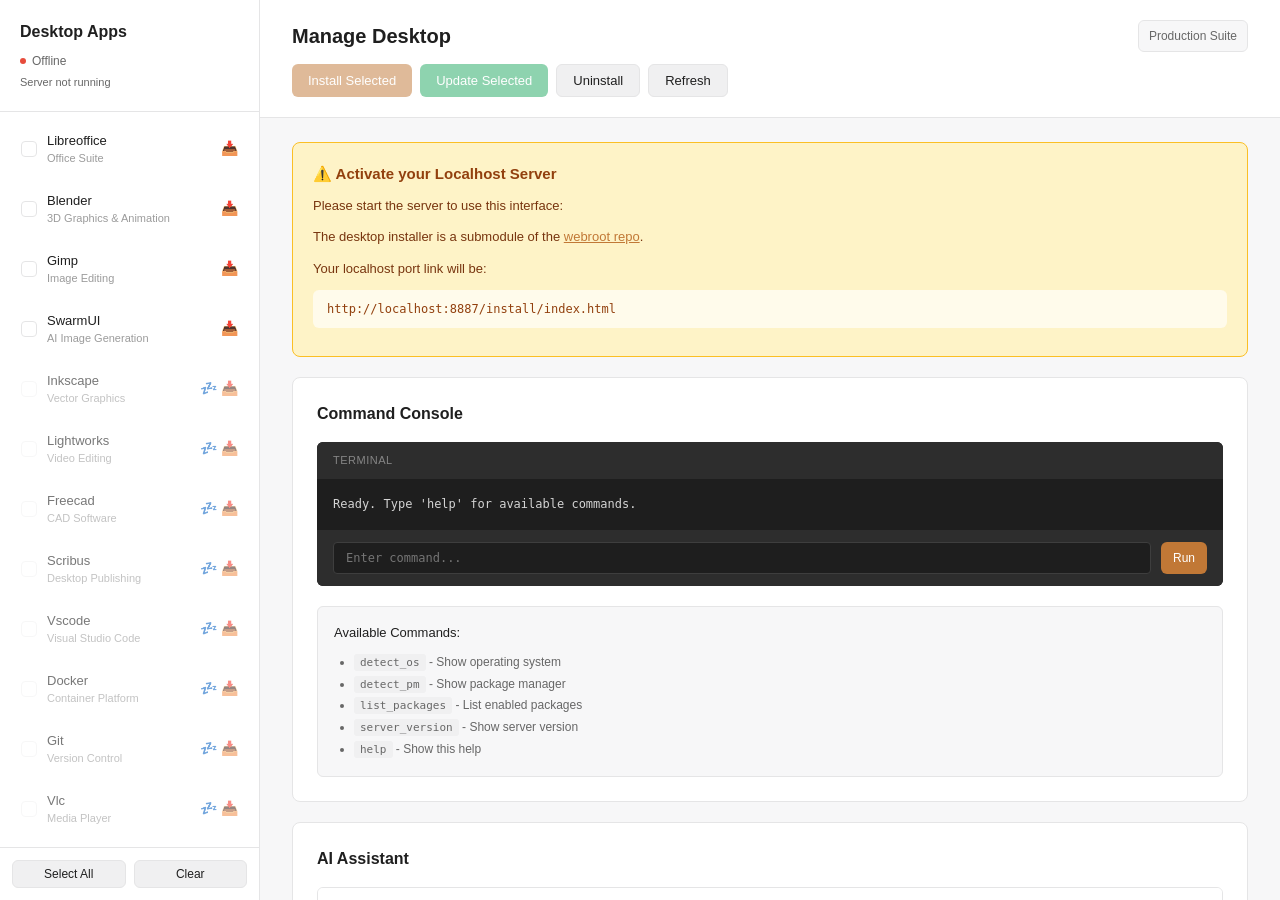
==== commit e64dd365: "webroot update" ====
--- a/install/index.html
+++ b/install/index.html
@@ -1211,14 +1211,17 @@
                                window.location.hostname === '';
             
             if (!isLocalhost) {
-                // Not on localhost - show webroot setup instructions
-                offlineDiv.querySelector('h3').textContent = '⚠️ Server Not Running';
+                // Not on localhost - show activation instructions
+                offlineDiv.querySelector('h3').textContent = '⚠️ Activate your Localhost Server';
+                
+                // Get current page path if it exists
+                const currentPath = window.location.pathname;
+                const pathDisplay = currentPath && currentPath !== '/' ? currentPath : '';
+                
                 commandsDiv.innerHTML = `
                     <p style="margin-bottom: 12px;">The desktop installer is a submodule of the <a href="https://dreamstudio.com/webroot" target="_blank" style="color: var(--accent); text-decoration: underline;">webroot repo</a>.</p>
                     <p>Your localhost port link will be:</p>
-                    <code style="margin-top: 8px;">http://localhost:8000</code>
-                    <p style="margin-top: 8px;">or</p>
-                    <code>http://localhost:8887</code>
+                    <code style="margin-top: 8px;">http://localhost:8887${pathDisplay}</code>
                 `;
             } else {
                 // On localhost - show activation commands
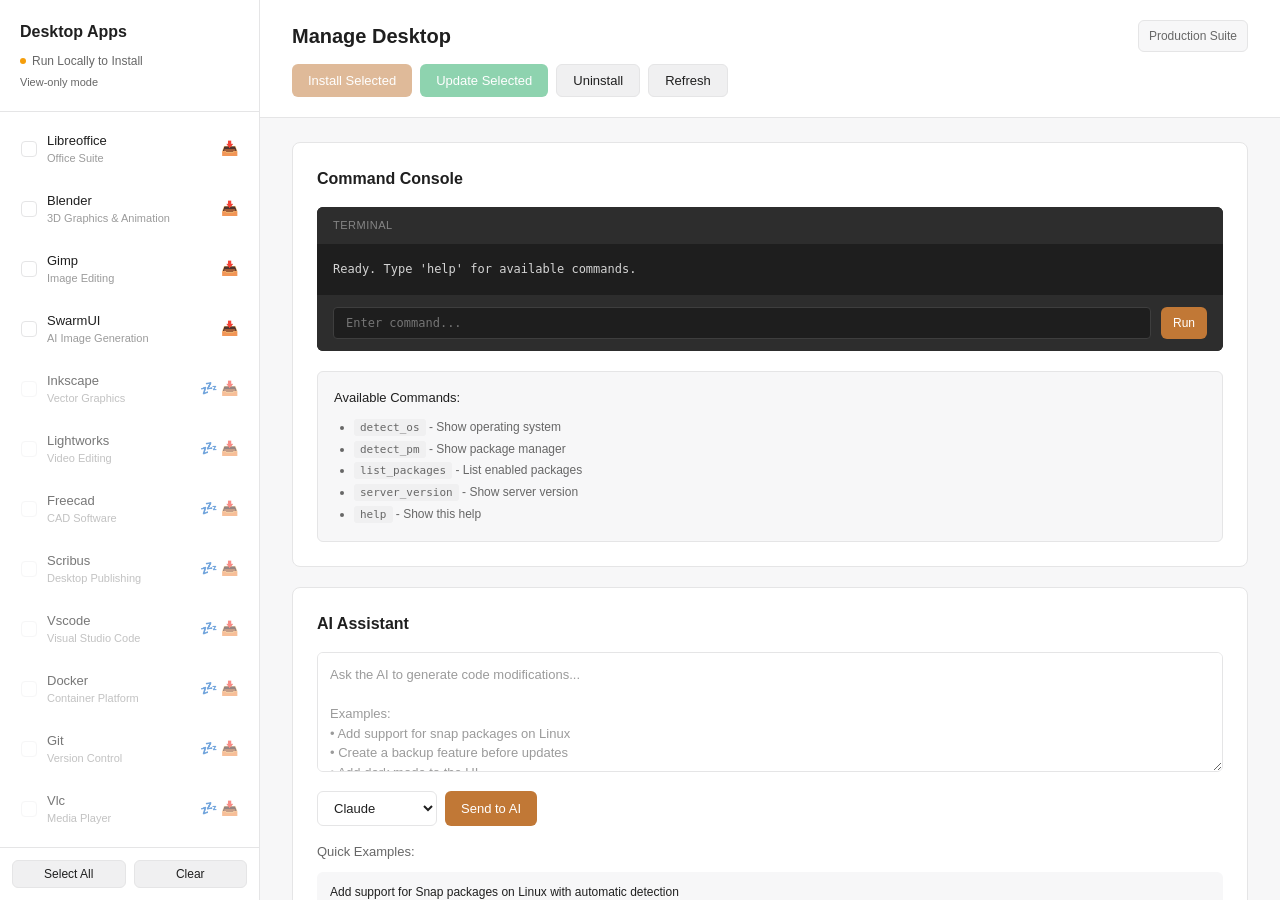
==== commit a7a6dc1e: "Updated index.html, quickstart.sh" ====
--- a/install/index.html
+++ b/install/index.html
@@ -79,6 +79,10 @@
         
         .status-dot.offline {
             background: var(--error);
+        }
+        
+        .status-dot.warning {
+            background: #f59e0b;
         }
         
         .packages-list {
@@ -1174,6 +1178,11 @@
             logTime('🔌 Checking server status...');
             const startTime = performance.now();
             
+            // Check if we're on localhost
+            const isLocalhost = window.location.hostname === 'localhost' || 
+                               window.location.hostname === '127.0.0.1' ||
+                               window.location.hostname === '';
+            
             try {
                 const response = await fetch('/api/status');
                 const data = await response.json();
@@ -1189,10 +1198,21 @@
                 logTime(`❌ Server offline (${(performance.now() - startTime).toFixed(2)}ms)`, error);
                 
                 serverOnline = false;
-                document.getElementById('serverStatusDot').className = 'status-dot offline';
-                document.getElementById('serverVersion').textContent = 'Offline';
-                document.getElementById('osInfo').textContent = 'Server not running';
-                showServerOffline();
+                
+                if (!isLocalhost) {
+                    // Not on localhost - show different status
+                    document.getElementById('serverStatusDot').className = 'status-dot warning';
+                    document.getElementById('serverVersion').textContent = 'Run Locally to Install';
+                    document.getElementById('osInfo').textContent = 'View-only mode';
+                    // Don't show the offline alert for remote viewing
+                    document.getElementById('serverOffline').style.display = 'none';
+                } else {
+                    // On localhost - show offline status
+                    document.getElementById('serverStatusDot').className = 'status-dot offline';
+                    document.getElementById('serverVersion').textContent = 'Offline';
+                    document.getElementById('osInfo').textContent = 'Server not running';
+                    showServerOffline();
+                }
                 
                 // Hide all loading spinners immediately when server is offline
                 packagesData = packagesData.map(pkg => ({ ...pkg, statusLoading: false }));
@@ -1219,7 +1239,7 @@
                 const pathDisplay = currentPath && currentPath !== '/' ? currentPath : '';
                 
                 commandsDiv.innerHTML = `
-                    <p style="margin-bottom: 12px;">The desktop installer is a submodule of the <a href="https://dreamstudio.com/webroot" target="_blank" style="color: var(--accent); text-decoration: underline;">webroot repo</a>.</p>
+                    <p style="margin-bottom: 12px;">The desktop installer is a submodule of the <a href="https://model.earth/webroot" target="_blank" style="color: var(--accent); text-decoration: underline;">webroot repo</a>.</p>
                     <p>Your localhost port link will be:</p>
                     <code style="margin-top: 8px;">http://localhost:8887${pathDisplay}</code>
                 `;
@@ -1386,6 +1406,11 @@
                 return;
             }
             
+            if (!serverOnline) {
+                appendToConsole('⚠️  Server not running. Start the server to install apps.');
+                return;
+            }
+            
             logTime(`🔧 Installing ${selected.length} app(s)`, selected);
             addProgress(`Installing ${selected.length} app(s)...`);
             appendToConsole(`Installing ${selected.length} app(s)...`);
@@ -1396,6 +1421,12 @@
                     headers: { 'Content-Type': 'application/json' },
                     body: JSON.stringify({ packages: selected })
                 });
+                
+                // Check if response is JSON
+                const contentType = response.headers.get('content-type');
+                if (!contentType || !contentType.includes('application/json')) {
+                    throw new Error('Server returned non-JSON response. Please check if server is running.');
+                }
                 
                 const data = await response.json();
                 
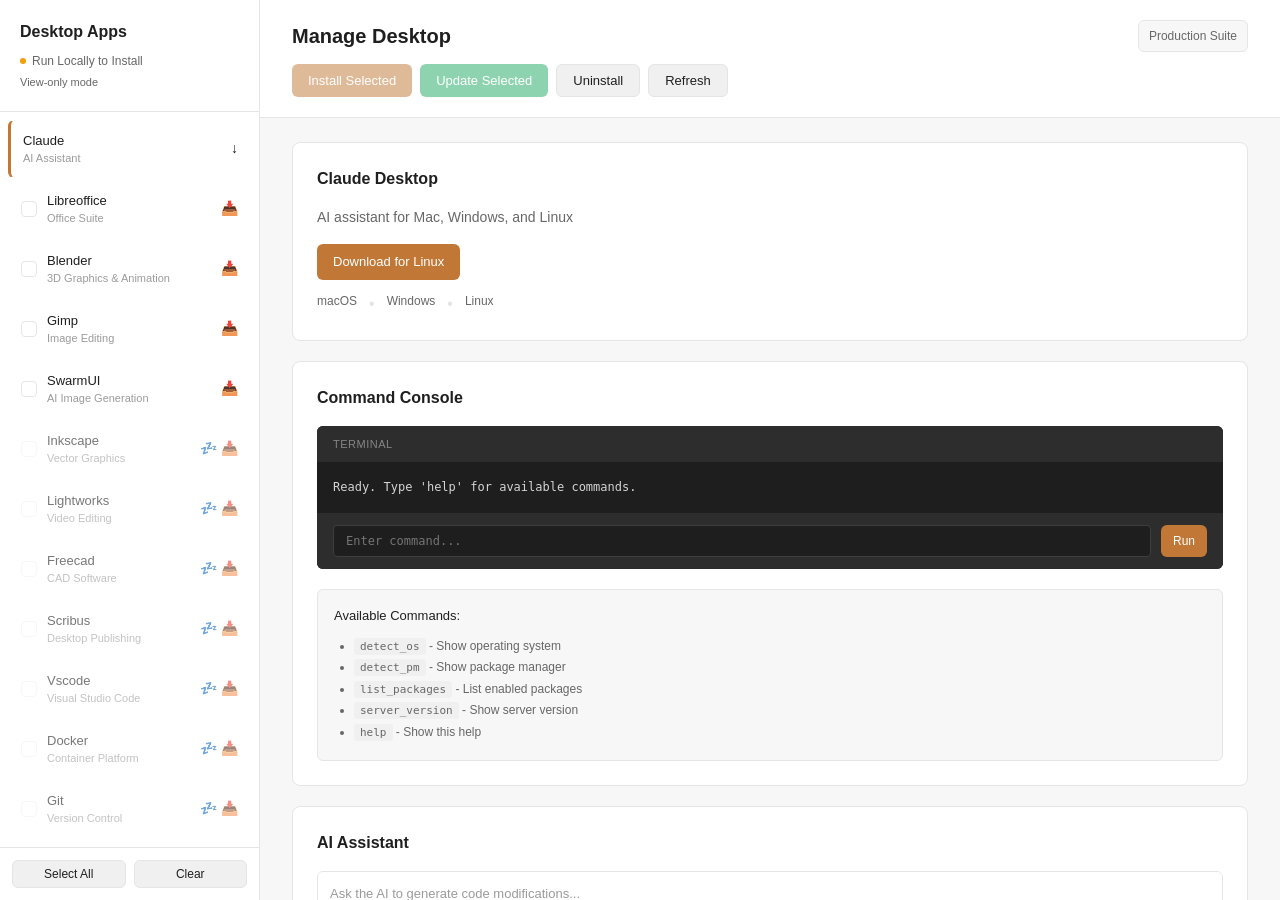
==== commit 43bad712: "Updated desktop.conf, index.html" ====
--- a/install/index.html
+++ b/install/index.html
@@ -800,6 +800,27 @@
                     <div id="startCommands"></div>
                 </div>
                 
+                <div class="card" id="claudeDownloadCard">
+                    <h3>Claude Desktop</h3>
+                    <p style="color: var(--text-secondary); margin-bottom: 16px; font-size: 14px;">AI assistant for Mac, Windows, and Linux</p>
+                    <div style="display: flex; gap: 8px; flex-wrap: wrap; margin-bottom: 12px;">
+                        <a href="https://claude.ai/download" target="_blank" id="claudePrimaryDownload"
+                           style="display: inline-flex; align-items: center; gap: 6px; padding: 8px 16px; background: var(--accent); color: #fff; border-radius: 6px; text-decoration: none; font-size: 13px; font-weight: 500;">
+                            <span id="claudeOsLabel">Download Claude</span>
+                        </a>
+                    </div>
+                    <div style="display: flex; gap: 12px; flex-wrap: wrap;">
+                        <a href="https://claude.ai/download" target="_blank"
+                           style="color: var(--text-secondary); font-size: 12px; text-decoration: none;">macOS</a>
+                        <span style="color: var(--border);">•</span>
+                        <a href="https://claude.ai/download" target="_blank"
+                           style="color: var(--text-secondary); font-size: 12px; text-decoration: none;">Windows</a>
+                        <span style="color: var(--border);">•</span>
+                        <a href="https://claude.ai/download" target="_blank"
+                           style="color: var(--text-secondary); font-size: 12px; text-decoration: none;">Linux</a>
+                    </div>
+                </div>
+
                 <div class="card">
                     <h3>Command Console</h3>
                     <div class="console">
@@ -1018,7 +1039,23 @@
         }
         
         logTime('🚀 Page loaded, starting initialization');
-        
+
+        // Detect platform and update Claude download label
+        (function updateClaudeDownloadLabel() {
+            const ua = navigator.userAgent.toLowerCase();
+            const label = document.getElementById('claudeOsLabel');
+            if (!label) return;
+            if (ua.includes('mac') || ua.includes('darwin')) {
+                label.textContent = 'Download for Mac';
+            } else if (ua.includes('win')) {
+                label.textContent = 'Download for Windows';
+            } else if (ua.includes('linux')) {
+                label.textContent = 'Download for Linux';
+            } else {
+                label.textContent = 'Download Claude';
+            }
+        })();
+
         // Initialize - show apps from packages.conf immediately
         async function init() {
             logTime('📋 Starting init()');
@@ -1300,10 +1337,27 @@
             const isInstalled = pkg.installed;
             const hasUpdate = pkg.update_available;
             const loading = pkg.statusLoading;
-            
+
             // Format the display name
             const displayName = formatPackageName(pkg.name);
-            
+
+            // Claude gets a special download entry (not a package-manager install)
+            if (pkg.name === 'claude') {
+                return `
+                    <a href="https://claude.ai/download" target="_blank" style="text-decoration: none; color: inherit;">
+                        <div class="package-item" style="border-left: 3px solid var(--accent);">
+                            <div class="package-info">
+                                <div class="package-name">${displayName}</div>
+                                <div class="package-description">AI Assistant</div>
+                            </div>
+                            <div class="package-status">
+                                <span class="status-icon" title="Download from claude.ai">↓</span>
+                            </div>
+                        </div>
+                    </a>
+                `;
+            }
+
             // Status icons
             let statusIcons = '';
             if (loading) {
@@ -1322,11 +1376,11 @@
                     statusIcons += '<span class="status-icon" title="Update available">🔄</span>';
                 }
             }
-            
+
             return `
                 <div class="package-item ${isCommented ? 'commented' : ''}" onclick="togglePackage('${pkg.name}')">
-                    <input type="checkbox" class="package-checkbox" 
-                           id="pkg-${pkg.name}" 
+                    <input type="checkbox" class="package-checkbox"
+                           id="pkg-${pkg.name}"
                            ${isCommented ? 'disabled' : ''}
                            onchange="updateButtonStates()"
                            onclick="event.stopPropagation()">
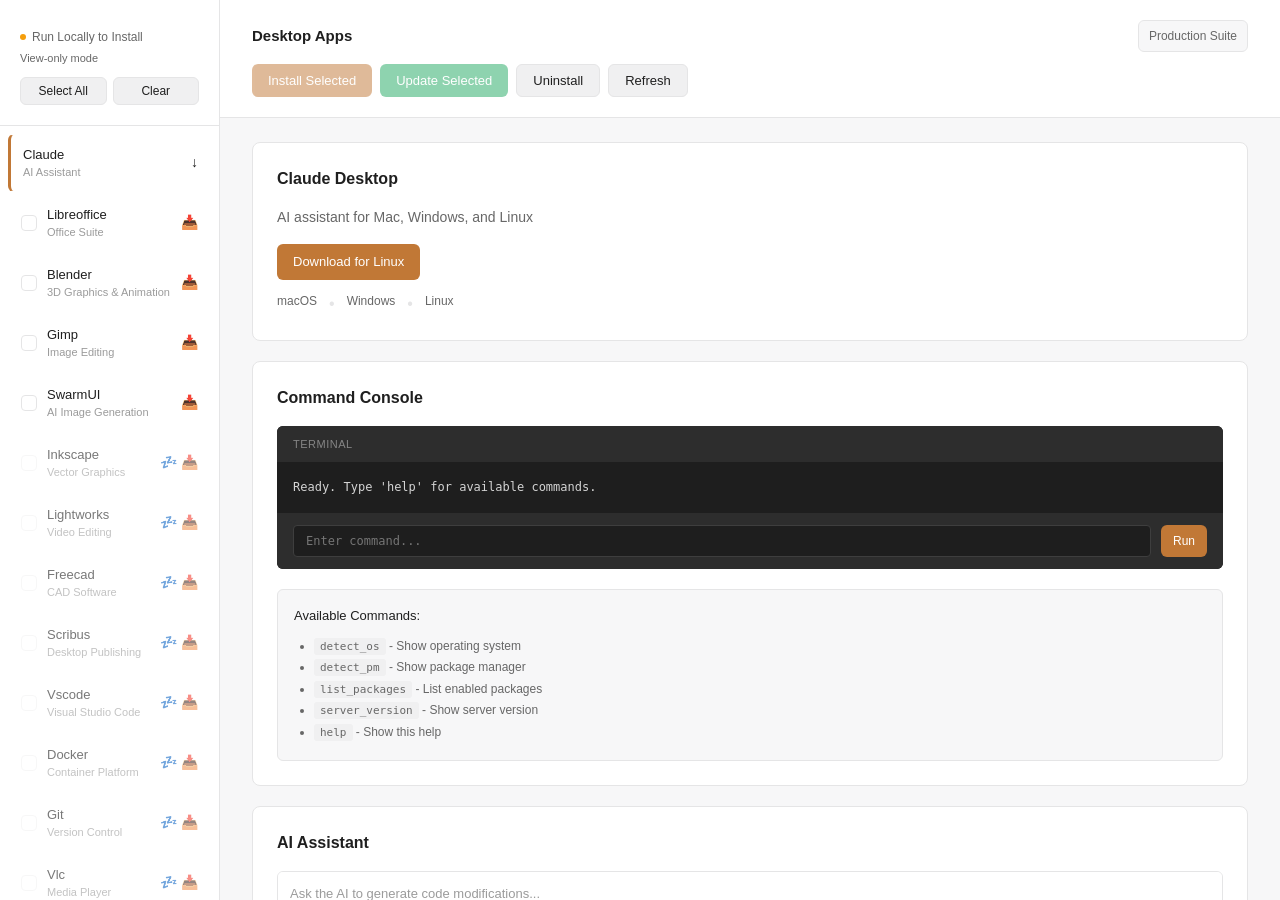
==== commit 83b1eff5: "responsive" ====
--- a/install/index.html
+++ b/install/index.html
@@ -718,18 +718,121 @@
             background: var(--text-tertiary);
         }
         
-        /* Responsive */
+        /* Mobile bottom nav */
+        .mobile-nav {
+            display: none;
+        }
+
         @media (max-width: 768px) {
+            .app-container {
+                flex-direction: column;
+                padding-bottom: 56px;
+            }
+
             .sidebar {
-                width: 220px;
-            }
-            
+                width: 100%;
+                height: 100%;
+                display: none;
+                border-right: none;
+                position: absolute;
+                top: 0;
+                left: 0;
+                right: 0;
+                bottom: 56px;
+                z-index: 10;
+            }
+
+            .sidebar.mobile-active {
+                display: flex;
+            }
+
+            .main-content {
+                display: none;
+            }
+
+            .main-content.mobile-active {
+                display: flex;
+            }
+
+            .main-content.action-only .content-area {
+                display: none;
+            }
+
+            .main-content.action-only .action-bar {
+                flex-direction: column;
+            }
+
+            .main-content.action-only .action-bar button {
+                width: 100%;
+            }
+
             .content-area {
                 padding: 16px;
             }
-            
+
             .main-header {
-                padding: 16px;
+                padding: 12px 16px;
+            }
+
+            .mobile-nav {
+                display: flex;
+                position: fixed;
+                bottom: 0;
+                left: 0;
+                right: 0;
+                height: 56px;
+                background: var(--bg-primary);
+                border-top: 1px solid var(--border);
+                z-index: 300;
+            }
+
+            .mobile-nav-tab {
+                flex: 1;
+                display: flex;
+                flex-direction: column;
+                align-items: center;
+                justify-content: center;
+                gap: 3px;
+                font-size: 11px;
+                color: var(--text-secondary);
+                cursor: pointer;
+                border: none;
+                background: none;
+                font-family: inherit;
+                padding: 0;
+                font-weight: 500;
+                transition: color 0.15s;
+            }
+
+            .mobile-nav-tab:hover,
+            .mobile-nav-tab:active {
+                transform: none;
+            }
+
+            .mobile-nav-tab.active {
+                color: var(--accent);
+            }
+
+            .mobile-nav-tab svg {
+                width: 20px;
+                height: 20px;
+                stroke: currentColor;
+                fill: none;
+                stroke-width: 1.75;
+                stroke-linecap: round;
+                stroke-linejoin: round;
+            }
+        }
+
+        @media (min-width: 769px) {
+            .sidebar {
+                display: flex !important;
+                width: 220px;
+                position: static;
+            }
+
+            .main-content {
+                display: flex !important;
             }
         }
     </style>
@@ -737,9 +840,8 @@
 <body>
     <div class="app-container">
         <!-- Left Sidebar -->
-        <div class="sidebar">
+        <div class="sidebar" id="sidebarPanel">
             <div class="sidebar-header">
-                <h1>Desktop Apps</h1>
                 <div class="server-info">
                     <span class="status-dot" id="serverStatusDot"></span>
                     <span id="serverVersion">--</span>
@@ -747,6 +849,10 @@
                 <div class="server-info" style="margin-top: 4px;">
                     <span style="font-size: 11px;" id="osInfo">Loading...</span>
                 </div>
+                <div style="display: flex; gap: 6px; margin-top: 10px;">
+                    <button class="btn-secondary btn-small" onclick="selectAll()" style="flex: 1;">Select All</button>
+                    <button class="btn-secondary btn-small" onclick="deselectAll()" style="flex: 1;">Clear</button>
+                </div>
             </div>
             
             <div class="packages-list" id="packagesList">
@@ -756,17 +862,13 @@
                 </div>
             </div>
             
-            <div class="sidebar-footer">
-                <button class="btn-secondary btn-small" onclick="selectAll()" style="flex: 1;">Select All</button>
-                <button class="btn-secondary btn-small" onclick="deselectAll()" style="flex: 1;">Clear</button>
-            </div>
         </div>
         
         <!-- Main Content -->
-        <div class="main-content">
+        <div class="main-content" id="mainPanel">
             <div class="main-header">
                 <div style="display: flex; justify-content: space-between; align-items: center; margin-bottom: 12px;">
-                    <h2 style="margin-bottom: 0;">Manage Desktop</h2>
+                    <h2 style="margin-bottom: 0; font-size: 15px; font-weight: 600;">Desktop Apps</h2>
                     <div class="progress-indicator">
                         <div class="progress-compact" id="progressCompact" onclick="toggleProgress()">
                             <span id="progressText">Production Suite</span>
@@ -889,7 +991,23 @@
             </div>
         </div>
     </div>
-    
+
+    <!-- Mobile Bottom Nav -->
+    <nav class="mobile-nav">
+        <button class="mobile-nav-tab active" id="navApps" onclick="mobileNav('apps')">
+            <svg viewBox="0 0 24 24"><rect x="3" y="3" width="7" height="7" rx="1"/><rect x="14" y="3" width="7" height="7" rx="1"/><rect x="3" y="14" width="7" height="7" rx="1"/><rect x="14" y="14" width="7" height="7" rx="1"/></svg>
+            Apps
+        </button>
+        <button class="mobile-nav-tab" id="navDetails" onclick="mobileNav('details')">
+            <svg viewBox="0 0 24 24"><path d="M9 12h6M9 8h6M9 16h4M5 3h14a2 2 0 0 1 2 2v14a2 2 0 0 1-2 2H5a2 2 0 0 1-2-2V5a2 2 0 0 1 2-2z"/></svg>
+            Details
+        </button>
+        <button class="mobile-nav-tab" id="navAction" onclick="mobileNav('action')">
+            <svg viewBox="0 0 24 24"><path d="M12 5v14M5 12l7-7 7 7"/></svg>
+            Action
+        </button>
+    </nav>
+
     <!-- Update Modal -->
     <div class="modal-overlay" id="updateModal">
         <div class="modal-content">
@@ -1812,6 +1930,52 @@
             output.scrollTop = output.scrollHeight;
         }
         
+        // Mobile bottom nav
+        function mobileNav(tab) {
+            const sidebar = document.getElementById('sidebarPanel');
+            const main = document.getElementById('mainPanel');
+
+            // Reset all
+            sidebar.classList.remove('mobile-active');
+            main.classList.remove('mobile-active', 'action-only');
+            document.querySelectorAll('.mobile-nav-tab').forEach(t => t.classList.remove('active'));
+
+            if (tab === 'apps') {
+                sidebar.classList.add('mobile-active');
+                document.getElementById('navApps').classList.add('active');
+            } else if (tab === 'details') {
+                main.classList.add('mobile-active');
+                document.getElementById('navDetails').classList.add('active');
+            } else if (tab === 'action') {
+                main.classList.add('mobile-active', 'action-only');
+                document.getElementById('navAction').classList.add('active');
+            }
+        }
+
+        // Apply correct layout for current viewport width
+        function applyLayout() {
+            const sidebar = document.getElementById('sidebarPanel');
+            const main = document.getElementById('mainPanel');
+            if (window.innerWidth <= 768) {
+                // On mobile, ensure at least one panel is visible
+                const anyActive = sidebar.classList.contains('mobile-active') ||
+                                  main.classList.contains('mobile-active');
+                if (!anyActive) {
+                    sidebar.classList.add('mobile-active');
+                    document.getElementById('navApps').classList.add('active');
+                }
+            } else {
+                // On desktop, remove mobile classes so both panels show naturally
+                sidebar.classList.remove('mobile-active');
+                main.classList.remove('mobile-active', 'action-only');
+                document.querySelectorAll('.mobile-nav-tab').forEach(t => t.classList.remove('active'));
+                document.getElementById('navApps').classList.add('active');
+            }
+        }
+
+        applyLayout();
+        window.addEventListener('resize', applyLayout);
+
         // Initialize
         init();
     </script>
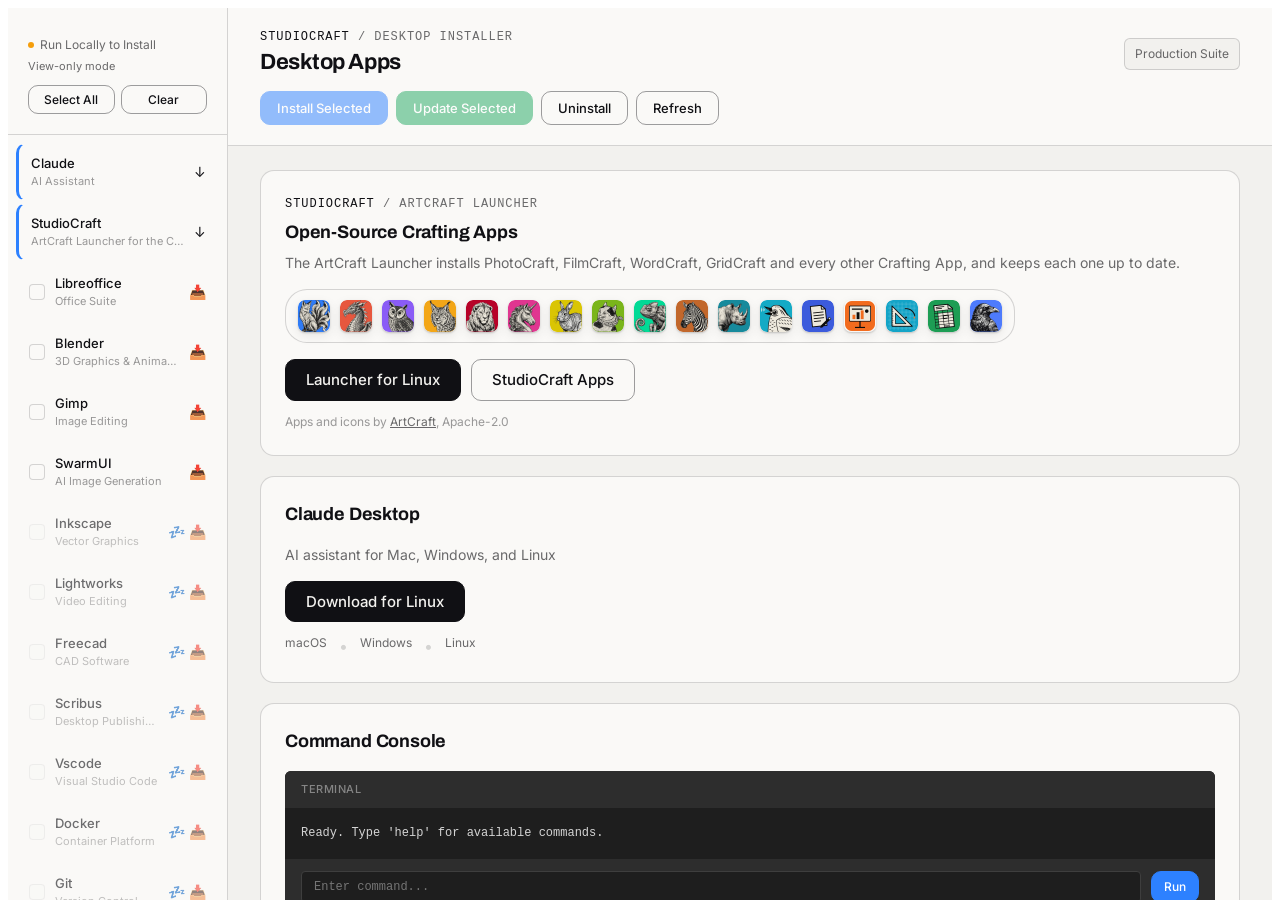
==== commit d1d7e552: "Add StudioCraft portal for the ArtCraft Crafting Apps - Rebuild the desktop page around StudioCraft:" ====
--- a/install/index.html
+++ b/install/index.html
@@ -4,43 +4,64 @@
     <meta charset="UTF-8">
     <meta name="viewport" content="width=device-width, initial-scale=1.0">
     <title>Desktop Production Suite Installer</title>
+    <link type="text/css" rel="stylesheet" href="/localsite/css/base.css" id="/localsite/css/base.css" />
+    <script type="text/javascript" src="/localsite/js/localsite.js?showheader=true"></script>
+    <link rel="stylesheet" href="../css/craft.css">
+    <script src="../js/craft-apps.js"></script>
     <style>
-        * {
+        :where(.app-container, .modal-overlay, .mobile-nav),
+        :where(.app-container, .modal-overlay, .mobile-nav) * {
             margin: 0;
             padding: 0;
             box-sizing: border-box;
         }
-        
-        :root {
-            --bg-primary: #ffffff;
-            --bg-secondary: #f7f7f8;
-            --bg-tertiary: #f0f0f1;
-            --text-primary: #1f1f1f;
-            --text-secondary: #676767;
-            --text-tertiary: #9b9b9b;
-            --border: #e5e5e6;
-            --accent: #c17836;
-            --accent-hover: #a96830;
+        .craft :is(h1, h2, h3, h4, h5, h6, p, ul, ol) {
+            margin: 0;
+            padding: 0;
+        }
+        
+        /* Installer colors follow the StudioCraft tokens in craft.css, which switch with localsite's dark mode */
+        .craft {
+            --bg-primary: var(--craft-raised);
+            --bg-secondary: var(--craft-bg);
+            --bg-tertiary: var(--craft-sunken);
+            --text-primary: var(--craft-ink);
+            --text-secondary: var(--craft-muted);
+            --text-tertiary: var(--craft-faint);
+            --border: var(--craft-line);
+            --accent: var(--craft-accent);
+            --accent-hover: var(--craft-accent-ink);
             --success: #20a862;
             --warning: #f59e0b;
             --error: #e74c3c;
             --shadow: rgba(0, 0, 0, 0.05);
-        }
-        
-        body {
-            font-family: -apple-system, BlinkMacSystemFont, 'Segoe UI', 'Helvetica Neue', Arial, sans-serif;
+            --activity-bg: color-mix(in srgb, var(--craft-accent) 12%, transparent);
+            --warn-ink: #92400e;
+            --warn-text: #78350f;
+            --warn-code: #fffbeb;
+        }
+        .dark .inst-sidebar, .dark .main-header {
+            background: var(--bg-secondary);
+        }
+        .dark .craft, .dark.craft {
+            --bg-secondary: #333;
+            --shadow: rgba(0, 0, 0, 0.3);
+            --warn-ink: #fbbf24;
+            --warn-text: #fcd34d;
+            --warn-code: rgba(0, 0, 0, 0.35);
+        }
+        
+        .app-container {
+            position: relative;
+            display: flex;
+            height: calc(100vh - var(--installer-top, 0px));
             background: var(--bg-secondary);
             color: var(--text-primary);
             line-height: 1.5;
         }
         
-        .app-container {
-            display: flex;
-            height: 100vh;
-        }
-        
         /* Left Navigation */
-        .sidebar {
+        .inst-sidebar {
             width: 260px;
             background: var(--bg-primary);
             border-right: 1px solid var(--border);
@@ -93,7 +114,7 @@
         
         .package-item {
             padding: 10px 12px;
-            border-radius: 6px;
+            border-radius: var(--craft-radius-sm);
             margin-bottom: 2px;
             cursor: pointer;
             transition: background 0.15s;
@@ -194,7 +215,7 @@
         }
         
         /* Main Content */
-        .main-content {
+        .inst-main {
             flex: 1;
             display: flex;
             flex-direction: column;
@@ -208,10 +229,15 @@
         }
         
         .main-header h2 {
-            font-size: 20px;
-            font-weight: 600;
+            font-family: var(--craft-display);
+            font-size: 22px;
+            font-weight: 700;
+            letter-spacing: -0.02em;
             color: var(--text-primary);
-            margin-bottom: 12px;
+            margin-bottom: 0;
+            padding: 0;
+            border: none;
+            opacity: 1;
         }
         
         .action-bar {
@@ -222,8 +248,8 @@
         
         button {
             padding: 8px 16px;
-            border: none;
-            border-radius: 6px;
+            border: 1px solid transparent;
+            border-radius: var(--craft-radius-sm);
             font-size: 13px;
             font-weight: 500;
             cursor: pointer;
@@ -245,32 +271,37 @@
             transform: none !important;
         }
         
-        .btn-primary {
+        :is(.app-container, .modal-overlay).craft .btn-primary {
             background: var(--accent);
-            color: white;
-        }
-        
-        .btn-primary:hover {
+            border-color: var(--accent);
+            color: #fff;
+        }
+        
+        :is(.app-container, .modal-overlay).craft .btn-primary:hover {
             background: var(--accent-hover);
-        }
-        
-        .btn-secondary {
-            background: var(--bg-tertiary);
+            border-color: var(--accent-hover);
+        }
+        
+        :is(.app-container, .modal-overlay).craft .btn-secondary {
+            background: transparent;
             color: var(--text-primary);
-            border: 1px solid var(--border);
-        }
-        
-        .btn-secondary:hover {
-            background: var(--border);
-        }
-        
-        .btn-success {
+            border: 1px solid var(--craft-line-strong);
+        }
+        
+        :is(.app-container, .modal-overlay).craft .btn-secondary:hover {
+            background: var(--bg-primary);
+            border-color: var(--text-primary);
+        }
+        
+        :is(.app-container, .modal-overlay).craft .btn-success {
             background: var(--success);
-            color: white;
-        }
-        
-        .btn-success:hover {
+            border-color: var(--success);
+            color: #fff;
+        }
+        
+        :is(.app-container, .modal-overlay).craft .btn-success:hover {
             background: #1a8c52;
+            border-color: #1a8c52;
         }
         
         .btn-small {
@@ -284,17 +315,19 @@
             padding: 24px 32px;
         }
         
-        .card {
+        .inst-card {
             background: var(--bg-primary);
             border: 1px solid var(--border);
-            border-radius: 8px;
+            border-radius: var(--craft-radius);
             padding: 24px;
             margin-bottom: 20px;
         }
         
-        .card h3 {
-            font-size: 16px;
-            font-weight: 600;
+        .inst-card h3 {
+            font-family: var(--craft-display);
+            font-size: 18px;
+            font-weight: 700;
+            letter-spacing: -0.01em;
             color: var(--text-primary);
             margin-bottom: 16px;
         }
@@ -352,12 +385,12 @@
         }
         
         /* LLM Panel */
-        .llm-textarea {
+        .craft .llm-textarea {
             width: 100%;
             min-height: 120px;
             padding: 12px;
             border: 1px solid var(--border);
-            border-radius: 6px;
+            border-radius: var(--craft-radius-sm);
             font-family: inherit;
             font-size: 13px;
             resize: vertical;
@@ -401,7 +434,7 @@
         .vibe-example {
             background: var(--bg-secondary);
             padding: 10px 12px;
-            border-radius: 6px;
+            border-radius: var(--craft-radius-sm);
             margin-bottom: 8px;
             font-size: 12px;
             cursor: pointer;
@@ -418,7 +451,7 @@
             background: var(--bg-secondary);
             border: 1px solid var(--border);
             padding: 16px;
-            border-radius: 6px;
+            border-radius: var(--craft-radius-sm);
             margin-top: 16px;
         }
         
@@ -448,7 +481,7 @@
         .ai-provider-select {
             padding: 8px 12px;
             border: 1px solid var(--border);
-            border-radius: 6px;
+            border-radius: var(--craft-radius-sm);
             font-size: 13px;
             font-weight: 500;
             background: var(--bg-primary);
@@ -497,7 +530,7 @@
         
         .progress-compact.has-activity {
             border-color: var(--accent);
-            background: #fef3e7;
+            background: var(--activity-bg);
             color: var(--accent);
         }
         
@@ -508,9 +541,9 @@
             margin-top: 8px;
             background: var(--bg-primary);
             border: 1px solid var(--border);
-            border-radius: 8px;
+            border-radius: var(--craft-radius-sm);
             padding: 12px;
-            box-shadow: 0 4px 12px rgba(0,0,0,0.1);
+            box-shadow: 0 4px 12px var(--shadow);
             min-width: 300px;
             max-width: 400px;
             z-index: 100;
@@ -612,15 +645,16 @@
         .modal-content {
             background: var(--bg-primary);
             padding: 32px;
-            border-radius: 12px;
+            border-radius: var(--craft-radius);
             max-width: 480px;
             width: 90%;
             box-shadow: 0 20px 25px -5px rgba(0, 0, 0, 0.1);
         }
         
         .modal-content h3 {
-            font-size: 18px;
-            font-weight: 600;
+            font-family: var(--craft-display);
+            font-size: 20px;
+            font-weight: 700;
             margin-bottom: 12px;
             color: var(--text-primary);
         }
@@ -643,45 +677,44 @@
         }
         
         /* Server Offline Alert */
-        .alert {
-            background: #fef3c7;
-            border: 1px solid #fbbf24;
+        .inst-alert {
             padding: 20px;
-            border-radius: 8px;
+            border-radius: var(--craft-radius);
             margin-bottom: 20px;
         }
         
-        .alert h3 {
+        .inst-alert h3 {
             font-size: 15px;
-            color: #92400e;
+            color: var(--warn-ink);
             margin-bottom: 10px;
             font-weight: 600;
         }
         
-        .alert p {
+        .inst-alert p {
             font-size: 13px;
-            color: #78350f;
+            color: var(--warn-text);
             margin-bottom: 12px;
         }
         
-        .alert code {
-            background: #fffbeb;
+        .inst-alert code {
+            background: var(--warn-code);
+            overflow: auto;
             padding: 10px 14px;
-            border-radius: 6px;
+            border-radius: var(--craft-radius-sm);
             display: block;
             margin: 8px 0;
             font-family: monospace;
             font-size: 12px;
-            color: #92400e;
-        }
-        
-        .alert a {
+            color: var(--warn-ink);
+        }
+        
+        .inst-alert a {
             color: var(--accent);
             text-decoration: underline;
             font-weight: 500;
         }
         
-        .alert a:hover {
+        .inst-alert a:hover {
             color: var(--accent-hover);
         }
         
@@ -729,7 +762,7 @@
                 padding-bottom: 56px;
             }
 
-            .sidebar {
+            .inst-sidebar {
                 width: 100%;
                 height: 100%;
                 display: none;
@@ -742,27 +775,27 @@
                 z-index: 10;
             }
 
-            .sidebar.mobile-active {
+            .inst-sidebar.mobile-active {
                 display: flex;
             }
 
-            .main-content {
+            .inst-main {
                 display: none;
             }
 
-            .main-content.mobile-active {
+            .inst-main.mobile-active {
                 display: flex;
             }
 
-            .main-content.action-only .content-area {
+            .inst-main.action-only .content-area {
                 display: none;
             }
 
-            .main-content.action-only .action-bar {
+            .inst-main.action-only .action-bar {
                 flex-direction: column;
             }
 
-            .main-content.action-only .action-bar button {
+            .inst-main.action-only .action-bar button {
                 width: 100%;
             }
 
@@ -825,22 +858,22 @@
         }
 
         @media (min-width: 769px) {
-            .sidebar {
+            .inst-sidebar {
                 display: flex !important;
                 width: 220px;
                 position: static;
             }
 
-            .main-content {
+            .inst-main {
                 display: flex !important;
             }
         }
     </style>
 </head>
 <body>
-    <div class="app-container">
+    <div class="app-container craft">
         <!-- Left Sidebar -->
-        <div class="sidebar" id="sidebarPanel">
+        <div class="inst-sidebar" id="sidebarPanel">
             <div class="sidebar-header">
                 <div class="server-info">
                     <span class="status-dot" id="serverStatusDot"></span>
@@ -865,10 +898,13 @@
         </div>
         
         <!-- Main Content -->
-        <div class="main-content" id="mainPanel">
+        <div class="inst-main" id="mainPanel">
             <div class="main-header">
                 <div style="display: flex; justify-content: space-between; align-items: center; margin-bottom: 12px;">
-                    <h2 style="margin-bottom: 0; font-size: 15px; font-weight: 600;">Desktop Apps</h2>
+                    <div>
+                        <div class="craft-eyebrow"><b>StudioCraft</b> / Desktop Installer</div>
+                        <h2>Desktop Apps</h2>
+                    </div>
                     <div class="progress-indicator">
                         <div class="progress-compact" id="progressCompact" onclick="toggleProgress()">
                             <span id="progressText">Production Suite</span>
@@ -896,18 +932,33 @@
             </div>
             
             <div class="content-area">
-                <div id="serverOffline" class="alert" style="display: none;">
-                    <h3>⚠️ Server Not Running</h3>
-                    <p>Please start the server to use this interface:</p>
+                <div id="serverOffline" class="inst-alert" style="display: none;">
+                    <h3>⚠️ Start your local server</h3>
+                    <p>Run on your local computer to use this interface:</p>
                     <div id="startCommands"></div>
                 </div>
                 
-                <div class="card" id="claudeDownloadCard">
+                <div class="inst-card" id="studioCraftCard">
+                    <div class="craft-eyebrow"><b>StudioCraft</b> / ArtCraft Launcher</div>
+                    <h3 style="margin: 6px 0 6px 0;">Open-Source Crafting Apps</h3>
+                    <p style="color: var(--craft-muted); margin-bottom: 16px; font-size: 14px;">The ArtCraft Launcher installs PhotoCraft, FilmCraft, WordCraft, GridCraft and every other Crafting App, and keeps each one up to date.</p>
+                    <div id="installCraftDock" class="craft-dock" style="margin-bottom: 16px;"></div>
+                    <div class="craft-actions" style="justify-content: flex-start; margin-bottom: 12px;">
+                        <a class="craft-btn craft-btn-primary" href="https://github.com/storytold/craft-launcher/releases/latest" target="_blank">
+                            <span id="craftOsLabel">Download Launcher</span>
+                        </a>
+                        <a class="craft-btn" href="../">StudioCraft Apps</a>
+                    </div>
+                    <div style="font-size: 12px; color: var(--craft-faint);">
+                        Apps and icons by <a href="https://getartcraft.com/apps" target="_blank" style="color: var(--craft-muted);">ArtCraft</a>, Apache-2.0
+                    </div>
+                </div>
+
+                <div class="inst-card" id="claudeDownloadCard">
                     <h3>Claude Desktop</h3>
                     <p style="color: var(--text-secondary); margin-bottom: 16px; font-size: 14px;">AI assistant for Mac, Windows, and Linux</p>
                     <div style="display: flex; gap: 8px; flex-wrap: wrap; margin-bottom: 12px;">
-                        <a href="https://claude.ai/download" target="_blank" id="claudePrimaryDownload"
-                           style="display: inline-flex; align-items: center; gap: 6px; padding: 8px 16px; background: var(--accent); color: #fff; border-radius: 6px; text-decoration: none; font-size: 13px; font-weight: 500;">
+                        <a href="https://claude.ai/download" target="_blank" id="claudePrimaryDownload" class="craft-btn craft-btn-primary">
                             <span id="claudeOsLabel">Download Claude</span>
                         </a>
                     </div>
@@ -923,7 +974,7 @@
                     </div>
                 </div>
 
-                <div class="card">
+                <div class="inst-card">
                     <h3>Command Console</h3>
                     <div class="console">
                         <div class="console-header">TERMINAL</div>
@@ -946,7 +997,7 @@
                     </div>
                 </div>
                 
-                <div class="card">
+                <div class="inst-card">
                     <h3>AI Assistant</h3>
                     <textarea class="llm-textarea" id="llmPrompt" placeholder="Ask the AI to generate code modifications...
 
@@ -982,7 +1033,7 @@
                     </div>
                 </div>
                 
-                <div class="card" style="background: var(--bg-secondary); border: none; padding: 16px;">
+                <div class="inst-card" style="background: var(--bg-secondary); border: none; padding: 16px;">
                     <div style="font-size: 12px; color: var(--text-secondary); display: flex; align-items: center; gap: 8px;">
                         <span style="font-size: 14px;">💤</span>
                         <span>Commented out in the desktop.conf file</span>
@@ -993,7 +1044,7 @@
     </div>
 
     <!-- Mobile Bottom Nav -->
-    <nav class="mobile-nav">
+    <nav class="mobile-nav craft">
         <button class="mobile-nav-tab active" id="navApps" onclick="mobileNav('apps')">
             <svg viewBox="0 0 24 24"><rect x="3" y="3" width="7" height="7" rx="1"/><rect x="14" y="3" width="7" height="7" rx="1"/><rect x="3" y="14" width="7" height="7" rx="1"/><rect x="14" y="14" width="7" height="7" rx="1"/></svg>
             Apps
@@ -1009,7 +1060,7 @@
     </nav>
 
     <!-- Update Modal -->
-    <div class="modal-overlay" id="updateModal">
+    <div class="modal-overlay craft" id="updateModal">
         <div class="modal-content">
             <h3>Update Selected Apps</h3>
             <p>Updates are available for some selected apps. How would you like to proceed?</p>
@@ -1022,14 +1073,14 @@
     </div>
     
     <!-- Uninstall Modal -->
-    <div class="modal-overlay" id="uninstallModal">
+    <div class="modal-overlay craft" id="uninstallModal">
         <div class="modal-content">
             <h3>Uninstall Apps</h3>
             <p>The following apps will be uninstalled:</p>
-            <div id="uninstallList" style="background: var(--bg-secondary); padding: 12px; border-radius: 6px; margin: 12px 0; max-height: 200px; overflow-y: auto;">
+            <div id="uninstallList" style="background: var(--bg-secondary); padding: 12px; border-radius: var(--craft-radius-sm); margin: 12px 0; max-height: 200px; overflow-y: auto;">
             </div>
             <div style="display: flex; gap: 10px; margin-top: 24px;">
-                <button class="btn-primary" onclick="confirmUninstall()" style="background: var(--error); flex: 1;">Confirm Uninstall</button>
+                <button class="btn-primary" onclick="confirmUninstall()" style="background: var(--error); border-color: var(--error); flex: 1;">Confirm Uninstall</button>
                 <button class="btn-secondary" onclick="closeUninstallModal()" style="flex: 1;">Cancel</button>
             </div>
         </div>
@@ -1171,6 +1222,32 @@
                 label.textContent = 'Download for Linux';
             } else {
                 label.textContent = 'Download Claude';
+            }
+        })();
+
+        // Fit the app between the localsite header and the bottom of the window
+        function fitInstallerHeight() {
+            const app = document.querySelector('.app-container');
+            if (!app) return;
+            app.style.setProperty('--installer-top', (app.getBoundingClientRect().top + window.scrollY) + 'px');
+        }
+        window.addEventListener('resize', fitInstallerHeight);
+        // localsite adds its header after this script runs, so re-measure while the page settles
+        const fitInstallerTimer = setInterval(fitInstallerHeight, 250);
+        setTimeout(() => clearInterval(fitInstallerTimer), 6000);
+
+        // StudioCraft card: Crafting App icons and the launcher label for this OS
+        (function initStudioCraftCard() {
+            renderCraftDock(document.getElementById('installCraftDock'), '../img/craft/');
+            const ua = navigator.userAgent.toLowerCase();
+            const label = document.getElementById('craftOsLabel');
+            if (!label) return;
+            if (ua.includes('mac') || ua.includes('darwin')) {
+                label.textContent = 'Launcher for Mac';
+            } else if (ua.includes('win')) {
+                label.textContent = 'Launcher for Windows';
+            } else if (ua.includes('linux')) {
+                label.textContent = 'Launcher for Linux';
             }
         })();
 
@@ -1400,7 +1477,7 @@
                 `;
             } else {
                 // On localhost - show activation commands
-                offlineDiv.querySelector('h3').textContent = '⚠️ Activate your server';
+                offlineDiv.querySelector('h3').textContent = '⚠️ Start your local server';
                 
                 const userAgent = navigator.userAgent.toLowerCase();
                 let commands = '';
@@ -1470,6 +1547,23 @@
                             </div>
                             <div class="package-status">
                                 <span class="status-icon" title="Download from claude.ai">↓</span>
+                            </div>
+                        </div>
+                    </a>
+                `;
+            }
+
+            // StudioCraft: the ArtCraft Launcher installs the Crafting Apps from its GitHub releases
+            if (pkg.name === 'artcraft-launcher') {
+                return `
+                    <a href="${craftLinks.launcher}" target="_blank" style="text-decoration: none; color: inherit;">
+                        <div class="package-item" style="border-left: 3px solid #2d81ff;">
+                            <div class="package-info">
+                                <div class="package-name">StudioCraft</div>
+                                <div class="package-description">ArtCraft Launcher for the Crafting Apps</div>
+                            </div>
+                            <div class="package-status">
+                                <span class="status-icon" title="Download from GitHub">↓</span>
                             </div>
                         </div>
                     </a>
--- a/css/craft.css
+++ b/css/craft.css
@@ -0,0 +1,596 @@
+/* StudioCraft: shared styles for the DreamStudio Desktop portal and installer.
+   Palette and app colors follow the open-source ArtCraft Crafting Apps (getartcraft.com/apps). */
+
+@import url('https://fonts.googleapis.com/css2?family=Archivo:wght@500;700;800&family=Instrument+Serif:ital@1&family=Inter:wght@400;500;600&display=swap');
+
+.craft {
+  --craft-bg: #f2f1ee;
+  --craft-raised: #faf9f7;
+  --craft-sunken: #e9e8e4;
+  --craft-ink: #101014;
+  --craft-muted: rgba(16, 16, 20, 0.62);
+  --craft-faint: rgba(16, 16, 20, 0.42);
+  --craft-line: rgba(16, 16, 20, 0.16);
+  --craft-line-strong: rgba(16, 16, 20, 0.4);
+  --craft-accent: #2d81ff;
+  --craft-accent-ink: #1659c4;
+  --craft-radius: 14px;
+  --craft-radius-sm: 10px;
+  --craft-display: "Archivo", system-ui, sans-serif;
+  --craft-body: "Inter", system-ui, -apple-system, "Segoe UI", sans-serif;
+  --craft-serif: "Instrument Serif", Georgia, serif;
+  --craft-mono: ui-monospace, SFMono-Regular, Menlo, monospace;
+  --app: var(--craft-accent);
+  --app-ink: var(--craft-accent-ink);
+  font-family: var(--craft-body);
+  color: var(--craft-ink);
+}
+.dark.craft, .dark .craft {
+  --craft-bg: #121316;
+  --craft-raised: #26272b;
+  --craft-sunken: #060607;
+  --craft-ink: #f2f1ee;
+  --craft-muted: rgba(242, 241, 238, 0.66);
+  --craft-faint: rgba(242, 241, 238, 0.4);
+  --craft-line: rgba(242, 241, 238, 0.15);
+  --craft-line-strong: rgba(242, 241, 238, 0.4);
+  --craft-accent-ink: #74aaff;
+}
+
+/* App colors */
+.craft-photocraft { --app: #2f7bf5; --app-ink: #1a5bc4; }
+.craft-vectorcraft { --app: #e8573f; --app-ink: #b83a24; }
+.craft-filmcraft { --app: #8b5cf6; --app-ink: #6a3fd6; }
+.craft-lightcraft { --app: #f2a516; --app-ink: #8a5800; }
+.craft-pdfcraft { --app: #e8204f; --app-ink: #b70228; }
+.craft-effectcraft { --app: #e0368f; --app-ink: #b0206c; }
+.craft-anicraft { --app: #dac604; --app-ink: #706500; }
+.craft-designcraft { --app: #7bb51c; --app-ink: #457008; }
+.craft-figcraft { --app: #02da96; --app-ink: #017a54; }
+.craft-texturecraft { --app: #c2672b; --app-ink: #9c4a15; }
+.craft-materialcraft { --app: #178a9c; --app-ink: #0e6674; }
+.craft-soundcraft { --app: #14a9c4; --app-ink: #0b6f82; }
+.craft-wordcraft { --app: #4c6ef5; --app-ink: #253e99; }
+.craft-deckcraft { --app: #f26b1d; --app-ink: #ad4306; }
+.craft-cadcraft { --app: #14a3c7; --app-ink: #09596d; }
+.craft-gridcraft { --app: #1f9d55; --app-ink: #136938; }
+.craft-craft-anything { --app: #4e7bfb; --app-ink: #1659c4; }
+.dark .craft-card { --app-ink: var(--app); }
+
+/* Eyebrow and headings */
+.craft-eyebrow {
+  font-family: var(--craft-mono);
+  font-size: 12px;
+  letter-spacing: 0.08em;
+  text-transform: uppercase;
+  color: var(--craft-muted);
+}
+.craft-eyebrow b {
+  color: var(--craft-ink);
+  font-weight: 500;
+}
+.craft .craft-title {
+  font-family: var(--craft-display);
+  font-weight: 800;
+  font-size: clamp(36px, 7vw, 76px);
+  line-height: 0.98;
+  letter-spacing: -0.03em;
+  margin: 14px 0 18px 0;
+  color: var(--craft-ink);
+}
+.craft .craft-title em {
+  font-family: var(--craft-serif);
+  font-weight: 400;
+  font-style: italic;
+  font-size: 1.15em;
+  letter-spacing: -0.01em;
+  padding-right: 0.08em;
+  color: var(--craft-accent);
+}
+.craft .craft-title .craft-title-bright {
+  color: var(--craft-ink);
+}
+.dark .craft .craft-title .craft-title-bright {
+  color: #fff;
+}
+.dark .craft .craft-title em {
+  color: #9cc4ff;
+}
+.craft .craft-section-title {
+  font-family: var(--craft-display);
+  border: none;
+  padding: 0;
+  font-weight: 700;
+  font-size: clamp(24px, 4vw, 34px);
+  letter-spacing: -0.02em;
+  line-height: 1.1;
+  margin: 6px 0 10px 0;
+  color: var(--craft-ink);
+}
+.craft-lede {
+  max-width: 680px;
+  font-size: 17px;
+  line-height: 1.6;
+  color: var(--craft-muted);
+}
+
+/* Layout */
+.craft-section {
+  max-width: 1200px;
+  margin: 0 auto;
+  padding: 48px 20px;
+}
+.craft-section + .craft-section {
+  border-top: 1px solid var(--craft-line);
+}
+.craft-hero {
+  text-align: center;
+  padding-top: 40px;
+}
+.craft-hero .craft-lede {
+  margin: 0 auto 26px auto;
+}
+
+/* Buttons */
+.craft-btn, .craft-btn:link, .craft-btn:visited {
+  display: inline-flex;
+  align-items: center;
+  gap: 8px;
+  padding: 10px 20px;
+  border-radius: var(--craft-radius-sm);
+  border: 1px solid var(--craft-line-strong);
+  background: transparent;
+  color: var(--craft-ink);
+  font-family: var(--craft-body);
+  font-size: 15px;
+  font-weight: 500;
+  line-height: 1.3;
+  text-decoration: none;
+  cursor: pointer;
+  transition: background 0.15s, border-color 0.15s, transform 0.15s;
+}
+.craft-btn:hover {
+  border-color: var(--craft-ink);
+  background: var(--craft-raised);
+  transform: translateY(-1px);
+  text-decoration: none;
+}
+.craft-btn-primary, .craft-btn-primary:link, .craft-btn-primary:visited {
+  background: var(--craft-ink);
+  border-color: var(--craft-ink);
+  color: var(--craft-bg);
+}
+.craft-btn-primary:hover {
+  background: var(--craft-accent);
+  border-color: var(--craft-accent);
+  color: #fff;
+}
+.craft-actions {
+  display: flex;
+  flex-wrap: wrap;
+  gap: 10px;
+  justify-content: center;
+}
+
+/* Dock of app icons */
+.craft-dock {
+  display: inline-flex;
+  flex-wrap: wrap;
+  justify-content: center;
+  gap: 10px;
+  padding: 10px 12px;
+  margin-bottom: 28px;
+  border: 1px solid var(--craft-line);
+  border-radius: 22px;
+  background: var(--craft-raised);
+}
+.craft-dock a {
+  display: block;
+  line-height: 0;
+  transition: transform 0.18s ease-out;
+}
+.craft-dock a:hover {
+  transform: translateY(-6px) scale(1.12);
+}
+.craft-icon {
+  width: 52px;
+  height: 52px;
+  border-radius: 22%;
+  object-fit: cover;
+  box-shadow: 0 1px 2px rgba(0, 0, 0, 0.18), 0 4px 12px rgba(0, 0, 0, 0.08);
+}
+.craft-icon-sm {
+  width: 32px;
+  height: 32px;
+}
+.craft-icon-letter {
+  display: inline-flex;
+  align-items: center;
+  justify-content: center;
+  background: var(--app);
+  color: #fff;
+  font-family: var(--craft-display);
+  font-weight: 700;
+  font-size: 22px;
+}
+
+/* Filter chips */
+.craft-chips {
+  display: flex;
+  flex-wrap: wrap;
+  gap: 8px;
+  margin: 18px 0 24px 0;
+}
+.craft-chip {
+  padding: 6px 14px;
+  border-radius: var(--craft-radius-sm);
+  border: 1px solid var(--craft-line);
+  background: transparent;
+  color: var(--craft-muted);
+  font-family: var(--craft-body);
+  font-size: 13px;
+  font-weight: 500;
+  cursor: pointer;
+}
+.craft-chip:hover {
+  color: var(--craft-ink);
+  border-color: var(--craft-line-strong);
+}
+.craft-chip.active {
+  background: var(--craft-ink);
+  border-color: var(--craft-ink);
+  color: var(--craft-bg);
+}
+
+/* App cards */
+.craft-grid {
+  display: grid;
+  grid-template-columns: repeat(auto-fill, minmax(260px, 1fr));
+  gap: 16px;
+}
+.craft-card, .craft-card:link, .craft-card:visited {
+  position: relative;
+  display: flex;
+  flex-direction: column;
+  gap: 10px;
+  padding: 20px;
+  border: 1px solid var(--craft-line);
+  border-radius: var(--craft-radius);
+  background: var(--craft-raised);
+  color: var(--craft-ink);
+  text-align: left;
+  text-decoration: none;
+  overflow: hidden;
+  transition: border-color 0.15s, transform 0.15s, box-shadow 0.15s;
+}
+.craft-card::before {
+  content: "";
+  position: absolute;
+  inset: 0 0 auto 0;
+  height: 3px;
+  background: var(--app);
+  opacity: 0;
+  transition: opacity 0.15s;
+}
+.craft-card:hover {
+  border-color: var(--app);
+  transform: translateY(-2px);
+  box-shadow: 0 10px 28px -14px var(--app);
+  text-decoration: none;
+}
+.craft-card:hover::before {
+  opacity: 1;
+}
+.craft-card-head {
+  display: flex;
+  align-items: center;
+  gap: 14px;
+}
+.craft-card-num {
+  margin-left: auto;
+  align-self: flex-start;
+  font-family: var(--craft-mono);
+  font-size: 12px;
+  color: var(--craft-faint);
+}
+.craft-card-cat {
+  font-family: var(--craft-mono);
+  font-size: 11px;
+  letter-spacing: 0.06em;
+  text-transform: uppercase;
+  color: var(--app-ink);
+}
+.craft-card-name {
+  font-family: var(--craft-display);
+  font-weight: 700;
+  font-size: 21px;
+  letter-spacing: -0.01em;
+  line-height: 1.15;
+}
+.craft-card-desc {
+  font-size: 14px;
+  line-height: 1.5;
+  color: var(--craft-muted);
+  flex: 1;
+}
+
+/* Compact list rows (Desktop Suite, installer) */
+.craft-list {
+  display: grid;
+  grid-template-columns: repeat(auto-fill, minmax(250px, 1fr));
+  gap: 10px;
+}
+.craft-row, .craft-row:link, .craft-row:visited {
+  display: flex;
+  align-items: center;
+  gap: 12px;
+  padding: 10px 12px;
+  border: 1px solid var(--craft-line);
+  border-radius: var(--craft-radius-sm);
+  background: var(--craft-raised);
+  color: var(--craft-ink);
+  text-decoration: none;
+  transition: border-color 0.15s;
+}
+.craft-row:hover {
+  border-color: var(--craft-line-strong);
+  text-decoration: none;
+}
+.craft-row-name {
+  font-weight: 600;
+  font-size: 15px;
+}
+.craft-row-desc {
+  font-size: 13px;
+  color: var(--craft-muted);
+}
+
+/* Principles */
+.craft-principles {
+  display: grid;
+  grid-template-columns: repeat(3, 1fr);
+  column-gap: 24px;
+  border-top: 1px solid var(--craft-line);
+}
+.craft-principle {
+  padding: 18px 18px 18px 0;
+  border-bottom: 1px solid var(--craft-line);
+}
+.craft-principle-num {
+  font-family: var(--craft-mono);
+  font-size: 12px;
+  color: var(--craft-accent-ink);
+}
+.craft-principle h4 {
+  font-family: var(--craft-display);
+  font-size: 17px;
+  font-weight: 700;
+  margin: 6px 0 4px 0;
+  letter-spacing: normal;
+  text-transform: none;
+  color: var(--craft-ink);
+}
+.craft-principle p {
+  margin: 0;
+  font-size: 14px;
+  line-height: 1.5;
+  color: var(--craft-muted);
+}
+
+/* Panel card */
+.craft-panel {
+  border: 1px solid var(--craft-line);
+  border-radius: var(--craft-radius);
+  background: var(--craft-raised);
+  padding: 22px 24px;
+}
+
+/* Stage: a desktop photo with app icons floating over it */
+.craft-stage {
+  position: relative;
+  height: clamp(380px, 52vw, 680px);
+  overflow: hidden;
+  margin-top: 24px;
+}
+.craft-stage-bg {
+  position: absolute;
+  inset: 0;
+  background-size: cover;
+  background-position: center 62%;
+  -webkit-mask-image: linear-gradient(to bottom, transparent 0%, #000 22%);
+  mask-image: linear-gradient(to bottom, transparent 0%, #000 22%);
+}
+.craft-stage-shade {
+  position: absolute;
+  inset: 0;
+  background: radial-gradient(ellipse 45% 40% at 50% 50%, rgba(4, 8, 18, 0.55), transparent 75%);
+}
+.craft-orbit-lines {
+  position: absolute;
+  inset: 0;
+  width: 100%;
+  height: 100%;
+  pointer-events: none;
+}
+.craft-orbit-lines path {
+  fill: none;
+  stroke: rgba(255, 255, 255, 0.22);
+  stroke-width: 1.2;
+}
+.craft-orbit-icons {
+  position: absolute;
+  inset: 0;
+}
+.craft-nucleus {
+  position: absolute;
+  left: 50%;
+  top: 50%;
+  z-index: 2;
+  transform: translate(-50%, -50%);
+  font-family: var(--craft-display);
+  font-weight: 800;
+  font-size: clamp(24px, 4vw, 50px);
+  letter-spacing: -0.03em;
+  line-height: 1;
+  color: #fff;
+  white-space: nowrap;
+  text-shadow: 0 0 24px rgba(45, 129, 255, 0.65), 0 2px 12px rgba(0, 0, 0, 0.6);
+  pointer-events: none;
+}
+.craft-nucleus em {
+  font-family: var(--craft-serif);
+  font-weight: 400;
+  font-style: italic;
+  font-size: 1.12em;
+  letter-spacing: 0.05em;
+  padding-right: 0.06em;
+  color: #9cc4ff;
+}
+.craft-nucleus-sub {
+  font-family: var(--craft-body);
+  font-weight: 500;
+  font-size: clamp(12px, 1.3vw, 15px);
+  letter-spacing: 0.01em;
+  line-height: 1.5;
+  text-align: center;
+  color: rgba(255, 255, 255, 0.88);
+  text-shadow: 0 1px 8px rgba(0, 0, 0, 0.8);
+}
+.craft-nucleus-sub:first-of-type {
+  margin-top: 10px;
+}
+.craft-float-item {
+  position: absolute;
+  left: 0;
+  top: 0;
+  display: block;
+  line-height: 0;
+  will-change: transform;
+}
+.craft-float-item .craft-icon {
+  width: 50px;
+  height: 50px;
+  box-shadow: 0 6px 18px rgba(0, 0, 0, 0.45), 0 0 22px -4px var(--app);
+  transition: transform 0.2s ease-out, box-shadow 0.2s;
+}
+.craft-float-item:hover .craft-icon {
+  transform: scale(1.18);
+  box-shadow: 0 8px 24px rgba(0, 0, 0, 0.5), 0 0 30px 2px var(--app);
+}
+.craft-stage-credit, .craft-stage-credit:link, .craft-stage-credit:visited {
+  position: absolute;
+  z-index: 4;
+  right: 12px;
+  bottom: 8px;
+  font-size: 11px;
+  color: rgba(255, 255, 255, 0.6);
+  text-decoration: none;
+}
+.craft-stage-credit:hover {
+  color: #fff;
+}
+@media (max-width: 600px) {
+  .craft-float-item .craft-icon {
+    width: 30px;
+    height: 30px;
+  }
+}
+
+/* Markdown content inside a panel */
+.craft-prose {
+  font-family: var(--craft-body);
+  font-size: 15px;
+  line-height: 1.6;
+  color: var(--craft-muted);
+}
+.craft .craft-prose h1, .craft .craft-prose h2 {
+  font-family: var(--craft-display);
+  font-weight: 700;
+  font-size: clamp(24px, 4vw, 34px);
+  letter-spacing: -0.02em;
+  line-height: 1.1;
+  margin: 6px 0 14px 0;
+  padding: 0;
+  border: none;
+  color: var(--craft-ink);
+}
+.craft .craft-prose h3, .craft .craft-prose h4 {
+  font-family: var(--craft-mono);
+  font-weight: 500;
+  font-size: 12px;
+  letter-spacing: 0.08em !important;
+  text-transform: uppercase;
+  margin: 22px 0 8px 0;
+  color: var(--craft-muted);
+}
+.craft-prose p {
+  margin: 0 0 12px 0;
+}
+.craft-prose strong {
+  color: var(--craft-ink);
+  font-weight: 600;
+}
+.craft .craft-prose a, .craft .craft-prose a:visited {
+  color: var(--craft-accent-ink);
+  font-weight: 500;
+  text-decoration: none;
+  border-bottom: 1px solid transparent;
+  transition: border-color 0.15s;
+}
+.craft .craft-prose a:hover {
+  border-bottom-color: currentColor;
+}
+.craft-prose ol {
+  list-style: none;
+  counter-reset: craft-step;
+  margin: 0 0 16px 0;
+  padding: 0;
+  border-top: 1px solid var(--craft-line);
+}
+.craft-prose ol li {
+  counter-increment: craft-step;
+  display: flex;
+  gap: 14px;
+  padding: 9px 0;
+  border-bottom: 1px solid var(--craft-line);
+}
+.craft-prose ol li::before {
+  content: counter(craft-step, decimal-leading-zero);
+  flex-shrink: 0;
+  font-family: var(--craft-mono);
+  font-size: 12px;
+  line-height: 24px;
+  color: var(--craft-accent-ink);
+}
+.craft-prose ul {
+  margin: 0 0 16px 0;
+  padding-left: 20px;
+}
+.craft-prose code {
+  font-family: var(--craft-mono);
+  font-size: 13px;
+  padding: 1px 6px;
+  border-radius: 6px;
+  background: var(--craft-sunken);
+}
+
+@media (max-width: 800px) {
+  .craft-principles {
+    grid-template-columns: 1fr 1fr;
+  }
+}
+@media (max-width: 600px) {
+  .craft-principles {
+    grid-template-columns: 1fr;
+  }
+  .craft-section {
+    padding: 32px 16px;
+  }
+  .craft-icon {
+    width: 40px;
+    height: 40px;
+  }
+  .craft-dock {
+    gap: 6px;
+  }
+}
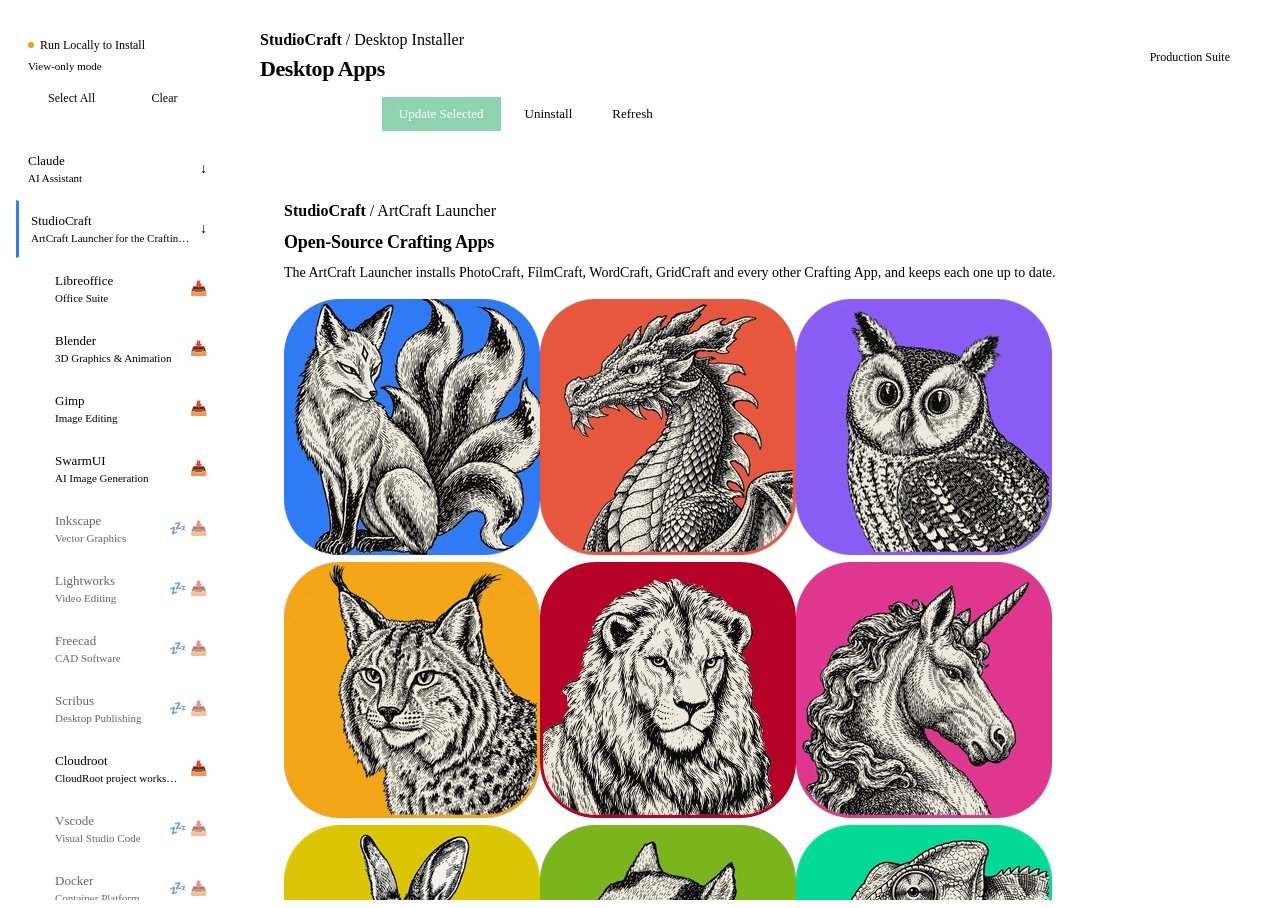
==== commit de9ae4a2: "Use the Craft styles from /localsite/css/craft.css, where they moved" ====
--- a/install/index.html
+++ b/install/index.html
@@ -6,7 +6,7 @@
     <title>Desktop Production Suite Installer</title>
     <link type="text/css" rel="stylesheet" href="/localsite/css/base.css" id="/localsite/css/base.css" />
     <script type="text/javascript" src="/localsite/js/localsite.js?showheader=true"></script>
-    <link rel="stylesheet" href="../css/craft.css">
+    <link rel="stylesheet" href="/localsite/css/craft.css">
     <script src="../js/craft-apps.js"></script>
     <style>
         :where(.app-container, .modal-overlay, .mobile-nav),
@@ -20,7 +20,7 @@
             padding: 0;
         }
         
-        /* Installer colors follow the StudioCraft tokens in craft.css, which switch with localsite's dark mode */
+        /* Installer colors follow the StudioCraft tokens in localsite/css/craft.css, which switch with localsite's dark mode */
         .craft {
             --bg-primary: var(--craft-raised);
             --bg-secondary: var(--craft-bg);
